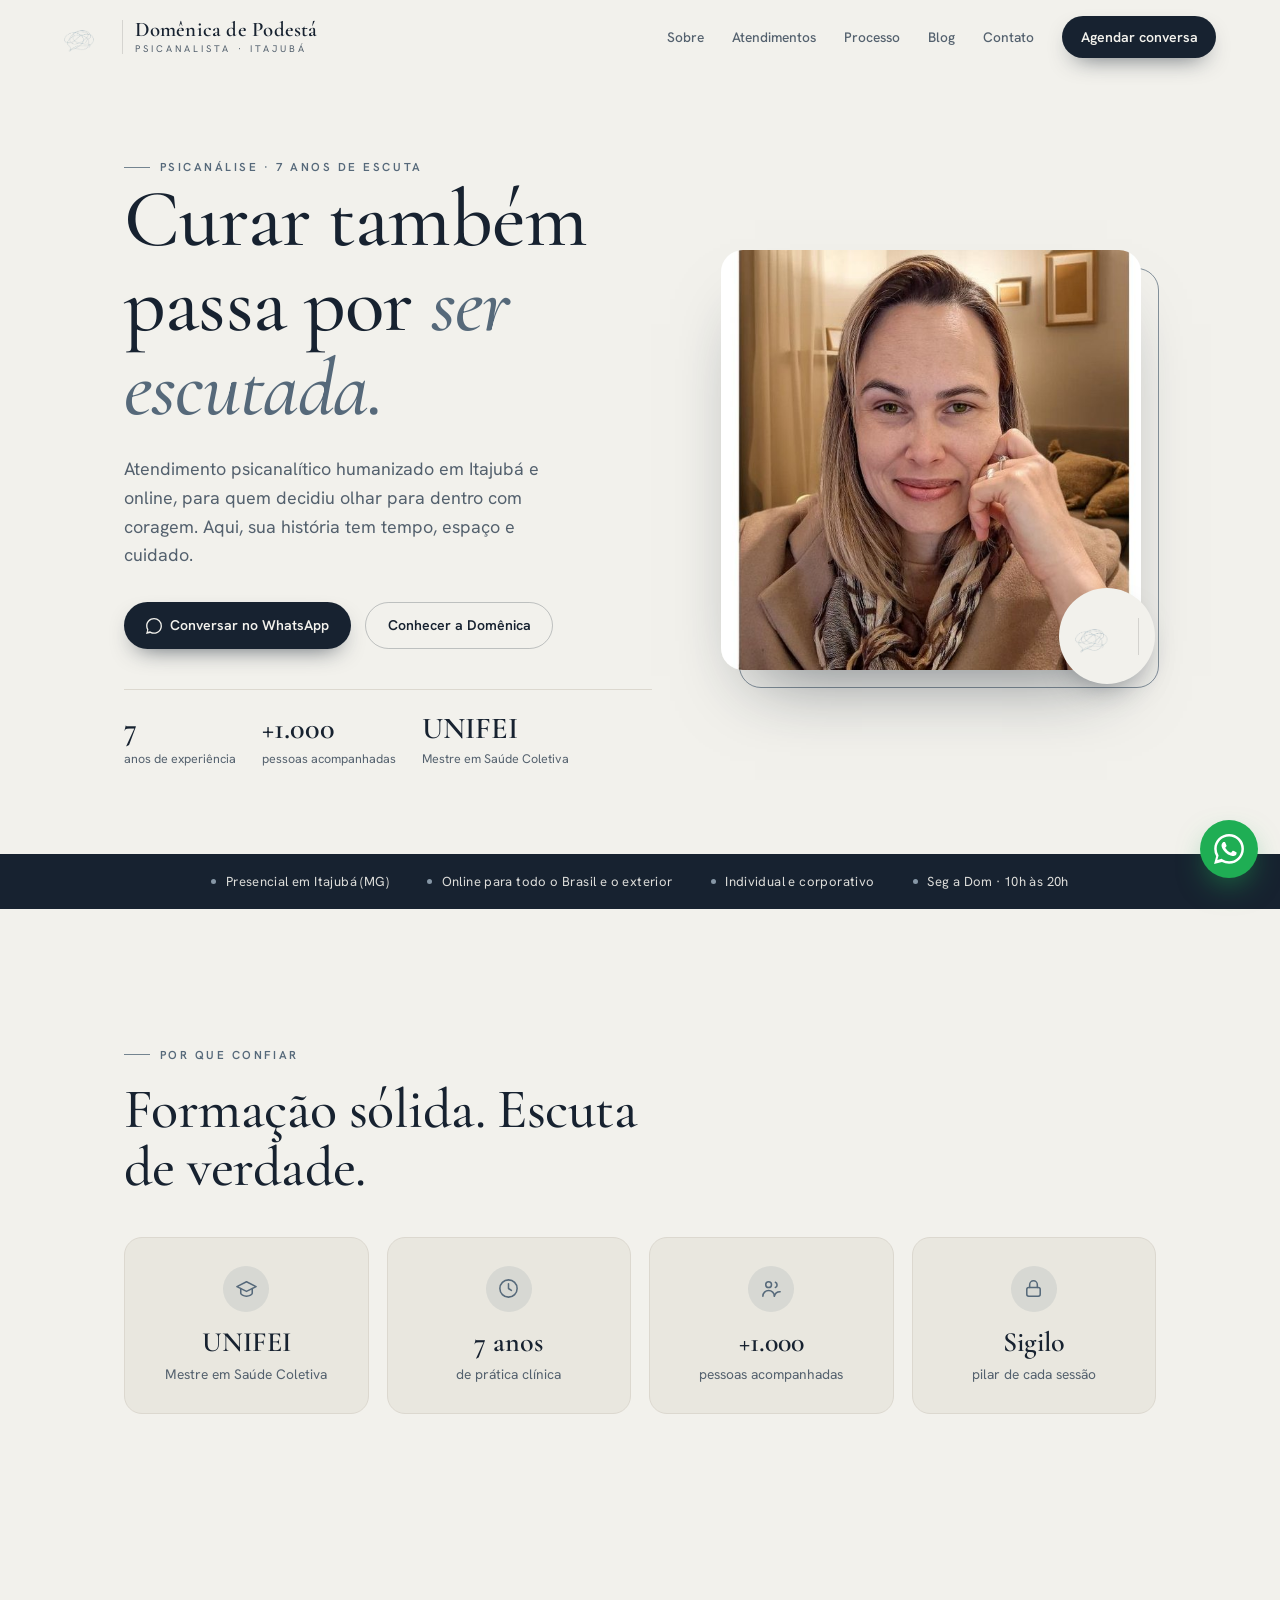
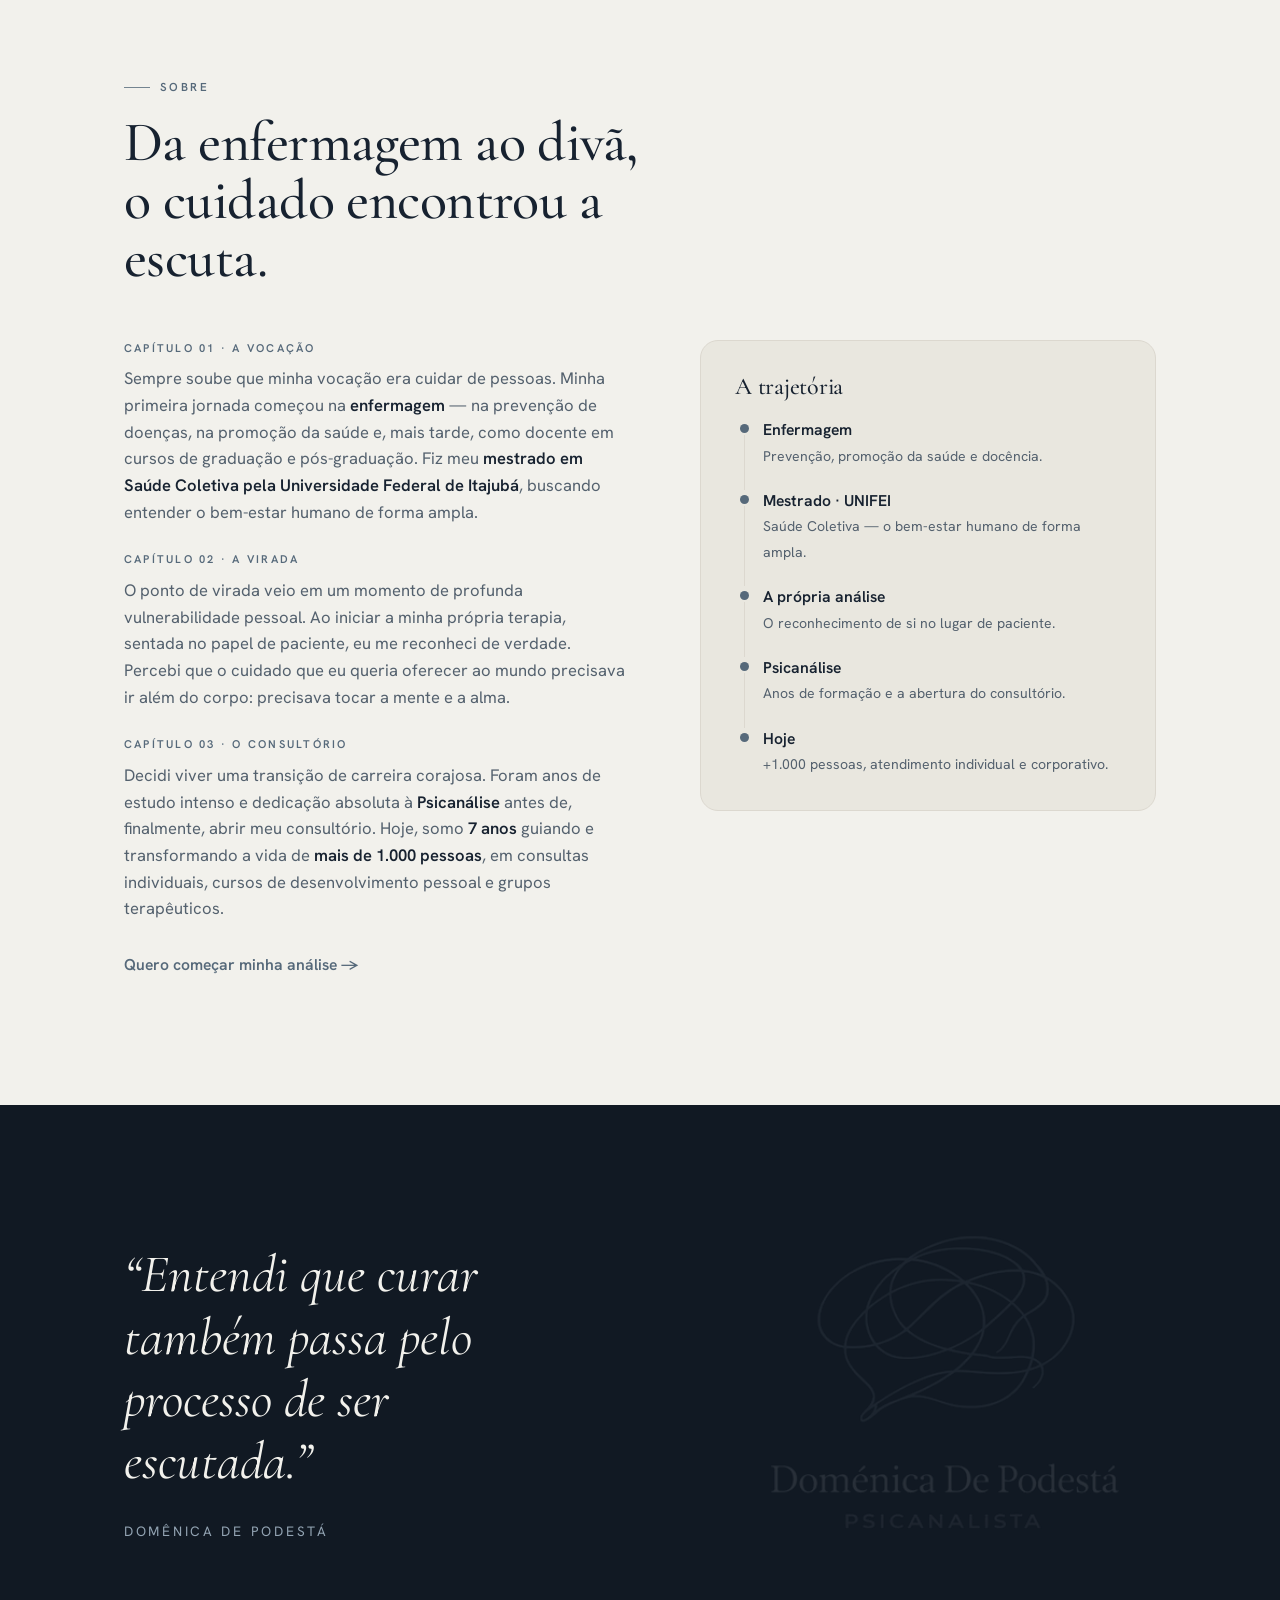
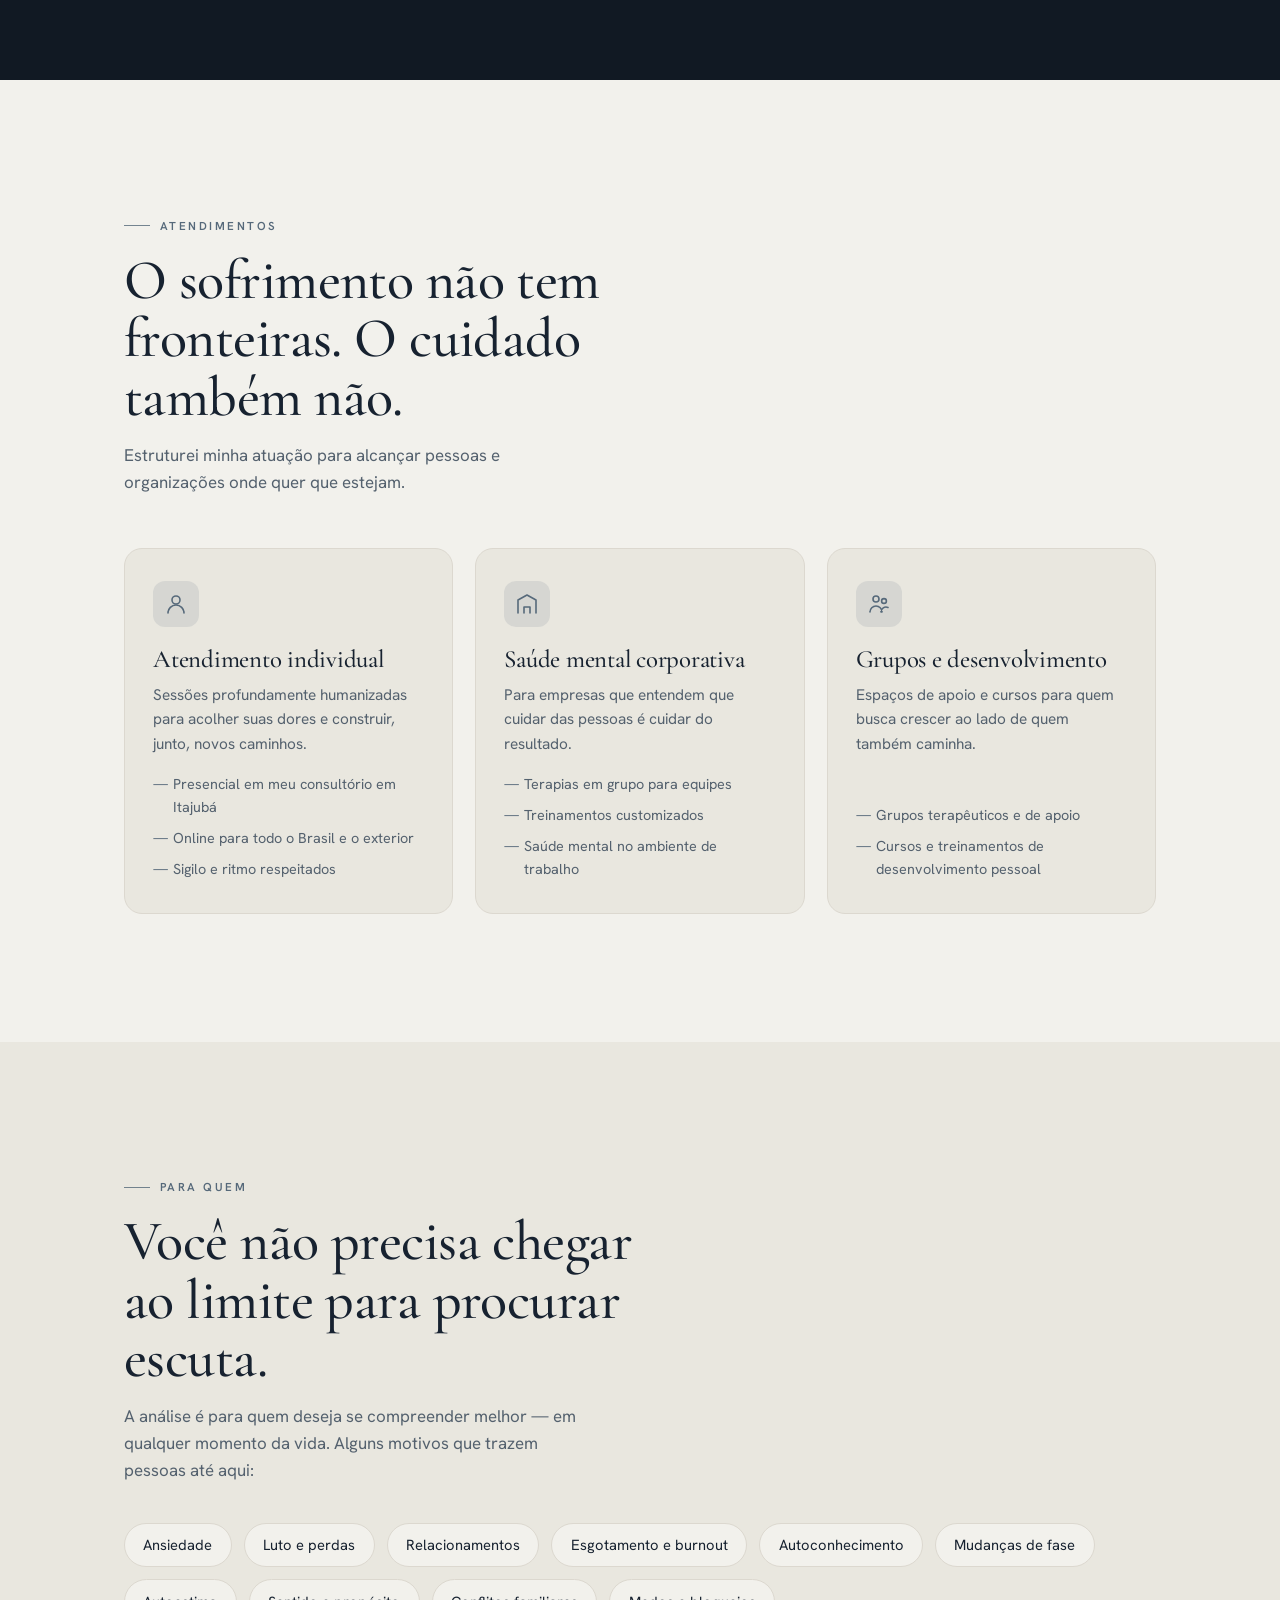
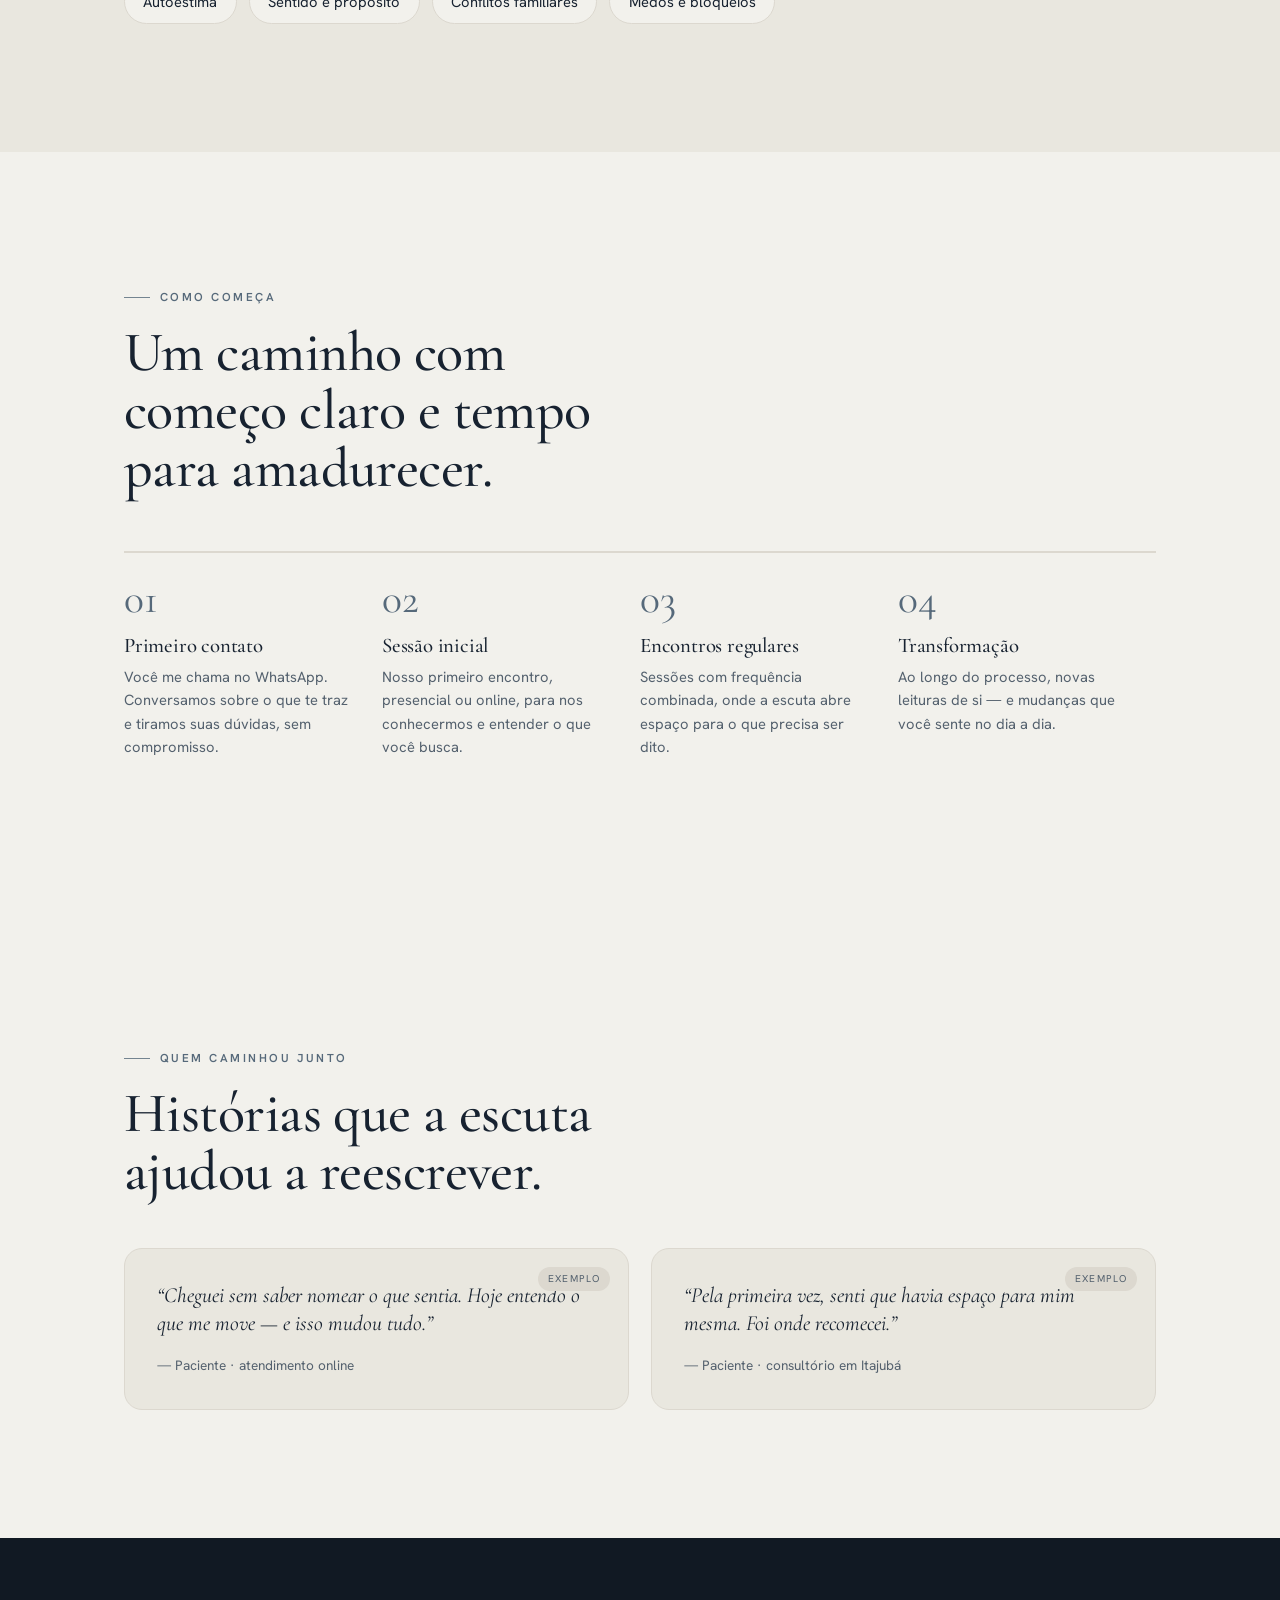
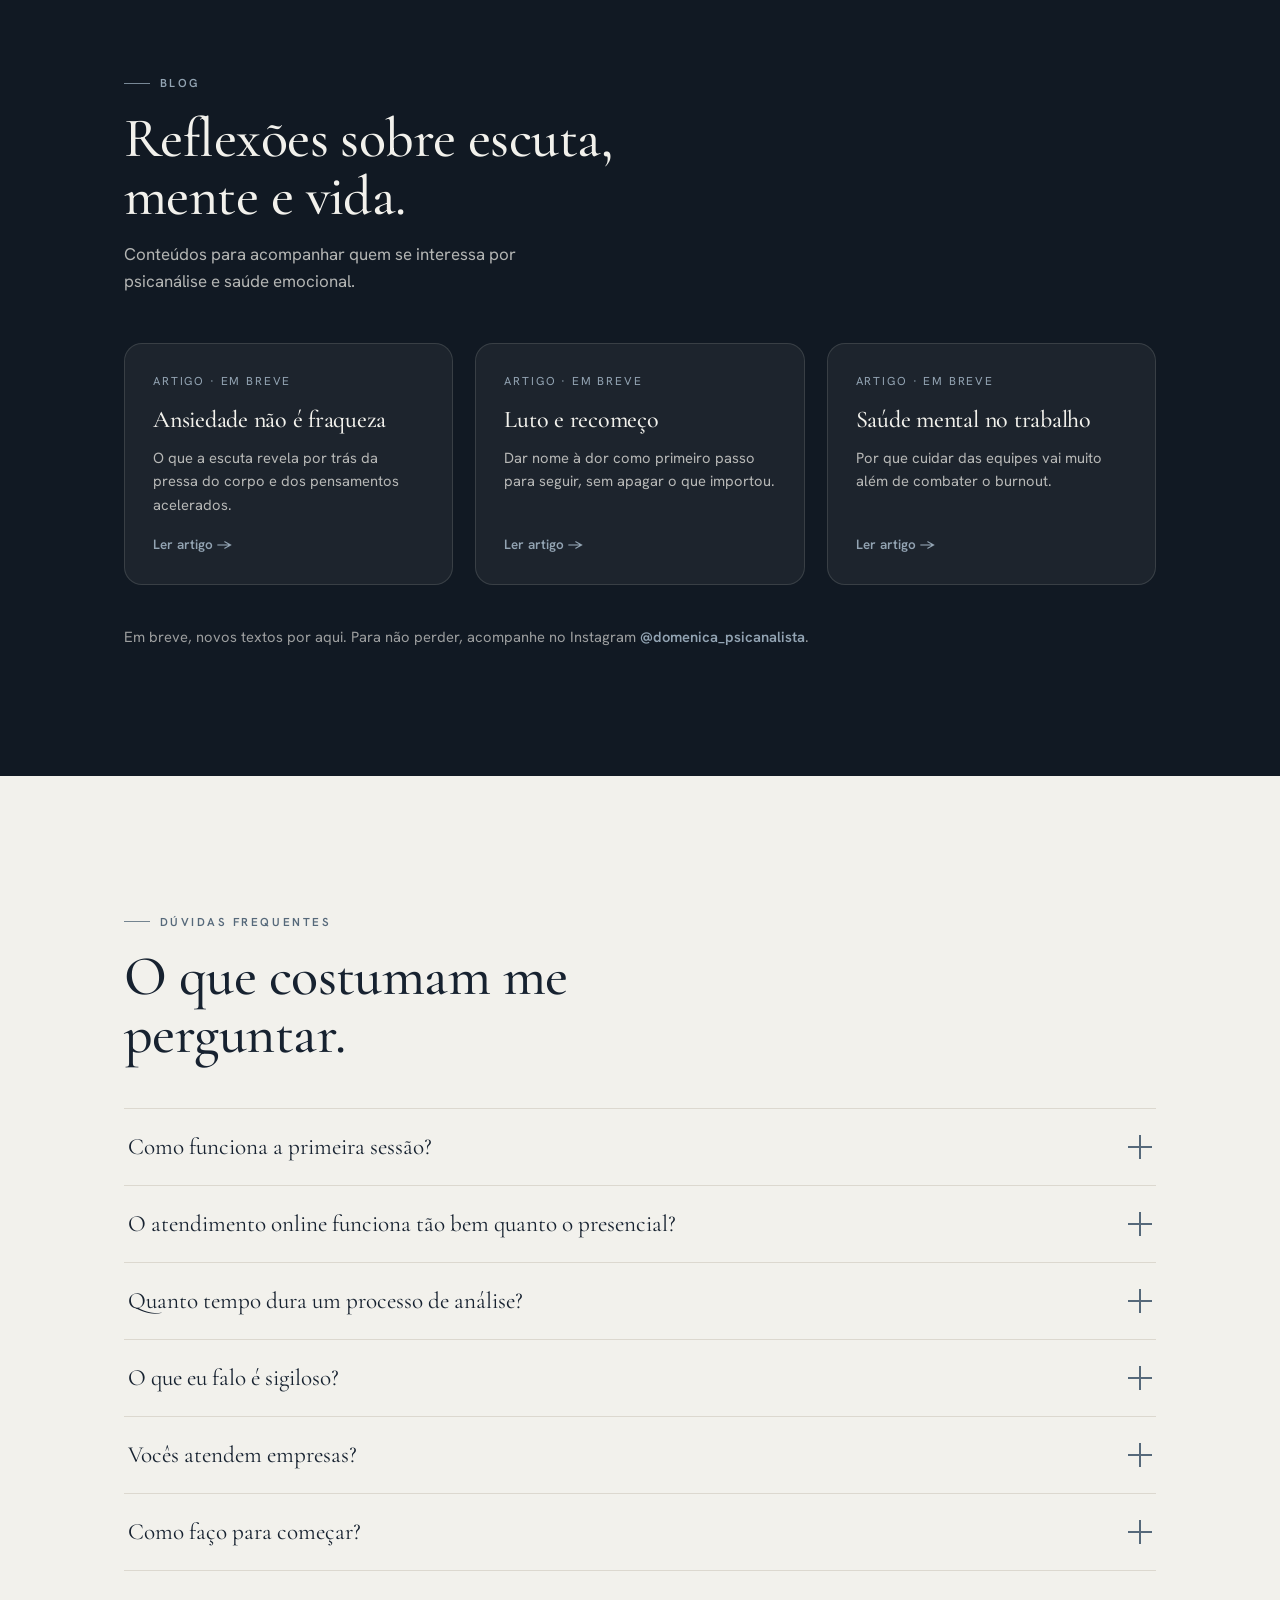
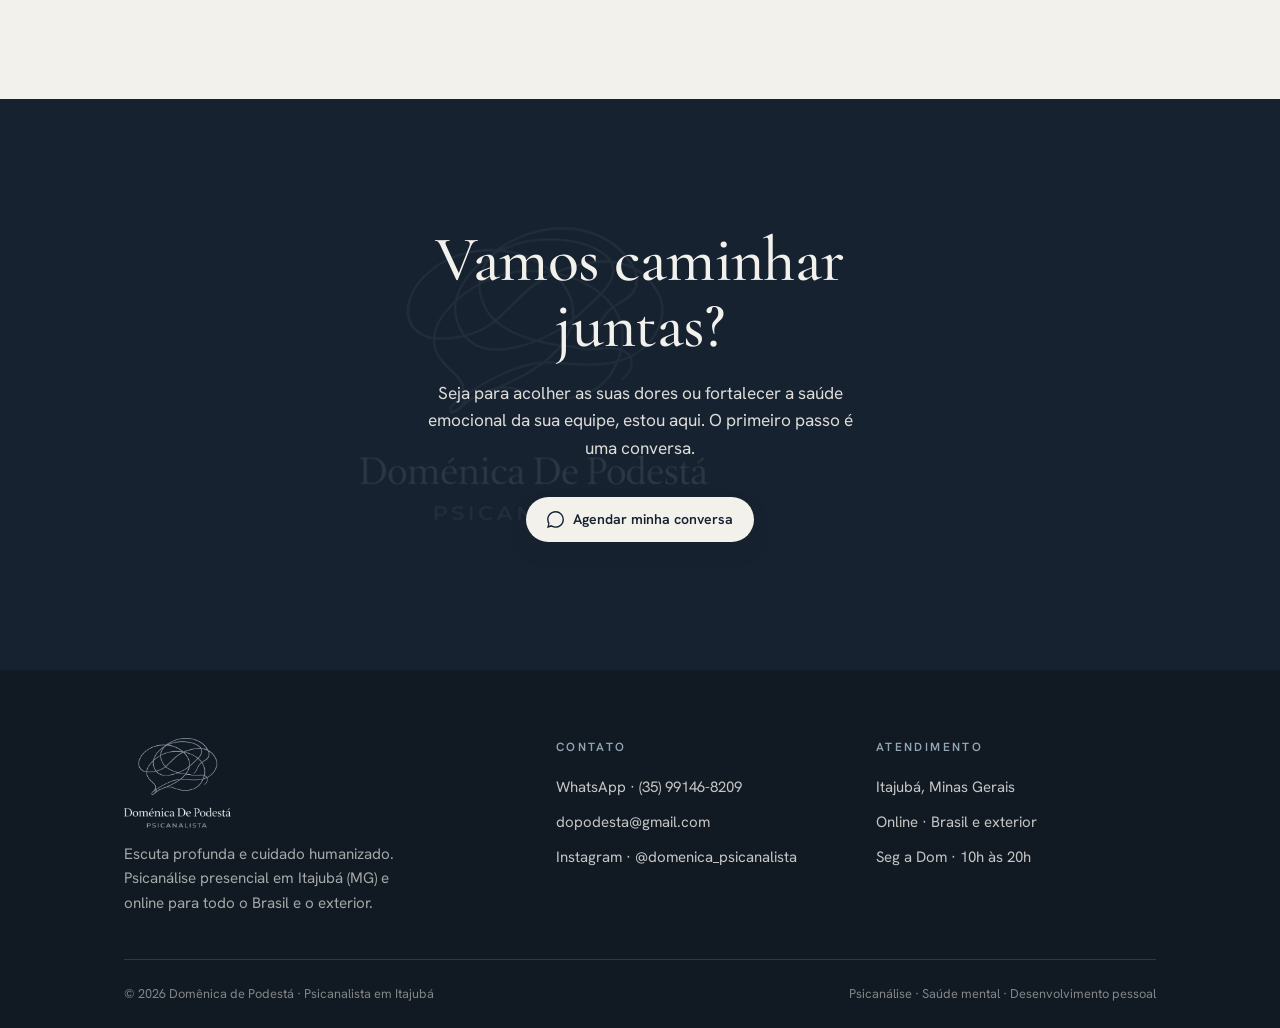
==== public/_landing.html @ e026ad18 "feat(cms): Fase 3 — edição da landing page via painel (SSR) - Landing renomeada p/ _landing.html (te" ====
<!DOCTYPE html>
<html lang="pt-BR">
<head>
<meta charset="UTF-8" />
<meta name="viewport" content="width=device-width, initial-scale=1.0" />
<title data-k="seo.title">Domênica de Podestá · Psicanalista em Itajubá | Psicanálise presencial e online</title>
<meta name="description" data-k-content="seo.description" content="Atendimento psicanalítico humanizado em Itajubá (MG) e online para todo o Brasil e exterior. 7 anos de experiência, +1.000 pessoas acompanhadas. Saúde mental individual e corporativa." />
<meta name="keywords" content="Psicanalista em Itajubá, Psicanálise, Terapia em Itajubá, Atendimento terapêutico, terapia online, saúde mental corporativa" />
<meta name="author" content="Domênica de Podestá" />
<meta property="og:type" content="website" />
<meta property="og:title" content="Domênica de Podestá · Psicanalista em Itajubá" />
<meta property="og:description" content="Escuta profunda e cuidado humanizado. Psicanálise presencial em Itajubá e online para todo o Brasil e o exterior." />
<meta property="og:locale" content="pt_BR" />
<link rel="preconnect" href="https://fonts.googleapis.com" />
<link rel="preconnect" href="https://fonts.gstatic.com" crossorigin />
<link href="https://fonts.googleapis.com/css2?family=Cormorant+Garamond:ital,wght@0,300;0,400;0,500;0,600;1,300;1,400;1,500&family=Hanken+Grotesk:wght@300;400;500;600;700&display=swap" rel="stylesheet" />
<link rel="icon" href="[data-uri]" />
<script type="application/ld+json">
{
  "@context":"https://schema.org","@type":"ProfessionalService",
  "name":"Domênica de Podestá — Psicanalista",
  "description":"Atendimento psicanalítico humanizado, individual e corporativo, presencial em Itajubá (MG) e online.",
  "areaServed":["Itajubá","Minas Gerais","Brasil","Atendimento internacional"],
  "knowsLanguage":"pt-BR",
  "address":{"@type":"PostalAddress","addressLocality":"Itajubá","addressRegion":"MG","addressCountry":"BR"},
  "telephone":"+55-35-99146-8209","email":"dopodesta@gmail.com",
  "sameAs":["https://www.instagram.com/domenica_psicanalista/"],
  "openingHours":"Mo-Su 10:00-20:00",
  "founder":{"@type":"Person","name":"Domênica de Podestá","jobTitle":"Psicanalista","alumniOf":"Universidade Federal de Itajubá"}
}
</script>
<style>
  :root{
    --paper:#F2F1EC;       /* off-white quente (fundo) */
    --paper-2:#E9E7DF;     /* superfície de cards */
    --sand:#DCD8CF;        /* bordas */
    --ink:#172230;         /* navy da marca: texto, CTA, seções escuras */
    --ink-deep:#111923;    /* navy mais profundo (combina com o logo) */
    --ink-soft:#54616E;    /* texto secundário */
    --steel:#56697A;       /* acento: eyebrows, labels, linhas */
    --steel-line:#93A4B3;  /* linha steel em fundos escuros */
    --mauve:#8C7C99;       /* secundário suave, com parcimônia */
    --max:1160px;--pad:clamp(20px,5vw,64px);--r:18px;
  }
  *{box-sizing:border-box;margin:0;padding:0}
  html{scroll-behavior:smooth;-webkit-text-size-adjust:100%}
  body{background:var(--paper);color:var(--ink);font-family:"Hanken Grotesk",system-ui,sans-serif;line-height:1.6;-webkit-font-smoothing:antialiased;overflow-x:hidden}
  ::selection{background:var(--ink);color:var(--paper)}
  a{color:inherit;text-decoration:none}
  img,svg{display:block}
  .serif{font-family:"Cormorant Garamond",Georgia,serif}
  h1,h2,h3{font-family:"Cormorant Garamond",Georgia,serif;font-weight:500;line-height:1.04;letter-spacing:-.01em}
  .eyebrow{font-size:.72rem;font-weight:600;letter-spacing:.22em;text-transform:uppercase;color:var(--steel);display:inline-flex;align-items:center;gap:.6rem}
  .eyebrow::before{content:"";width:26px;height:1px;background:var(--steel);opacity:.8}
  .wrap{max-width:var(--max);margin:0 auto;padding-left:var(--pad);padding-right:var(--pad)}
  section{position:relative}
  [id]{scroll-margin-top:92px}

  /* progresso de leitura (padrão storytelling) */
  .progress{position:fixed;top:0;left:0;height:3px;width:0;z-index:80;background:linear-gradient(90deg,var(--steel),var(--ink));transition:width .12s linear}

  /* nav */
  .nav{position:fixed;top:0;left:0;right:0;z-index:60;display:flex;align-items:center;justify-content:space-between;padding:16px var(--pad);transition:background .4s,box-shadow .4s,padding .4s}
  .nav.scrolled{background:rgba(242,241,236,.86);backdrop-filter:saturate(140%) blur(14px);-webkit-backdrop-filter:saturate(140%) blur(14px);box-shadow:0 1px 0 rgba(23,34,48,.08);padding-top:11px;padding-bottom:11px}
  .brand{display:flex;align-items:center;gap:12px}
  .brand img{height:34px;width:auto}
  .brand .wm{display:flex;flex-direction:column;line-height:1}
  .brand .wm b{font-family:"Cormorant Garamond",serif;font-weight:600;font-size:1.3rem;letter-spacing:.01em}
  .brand .wm span{font-size:.6rem;letter-spacing:.32em;text-transform:uppercase;color:var(--ink-soft);margin-top:3px}
  .nav-links{display:flex;align-items:center;gap:28px}
  .nav-links a:not(.btn){font-size:.86rem;font-weight:500;color:var(--ink-soft);transition:color .25s}
  .nav-links a:not(.btn):hover{color:var(--ink)}
  .btn{display:inline-flex;align-items:center;gap:.55rem;font-weight:600;font-size:.88rem;border:none;cursor:pointer;padding:.72rem 1.35rem;border-radius:999px;transition:transform .2s,box-shadow .25s,background .25s}
  .btn-pri{background:var(--ink);color:var(--paper);box-shadow:0 10px 24px -12px rgba(23,34,48,.8)}
  .btn-pri:hover{transform:translateY(-2px);background:#223347;box-shadow:0 16px 32px -12px rgba(23,34,48,.85)}
  .btn-ghost{background:transparent;color:var(--ink);border:1px solid rgba(23,34,48,.24)}
  .btn-ghost:hover{background:rgba(23,34,48,.05);transform:translateY(-2px)}
  .nav .btn-pri{padding:.6rem 1.15rem}
  .burger{display:none;background:none;border:none;cursor:pointer;width:30px;height:22px;position:relative}
  .burger span{position:absolute;left:0;width:100%;height:2px;background:var(--ink);transition:.3s}
  .burger span:nth-child(1){top:0}.burger span:nth-child(2){top:10px}.burger span:nth-child(3){top:20px}

  /* hero */
  .hero{padding:150px 0 84px}
  .hero-grid{display:grid;grid-template-columns:1.08fr .92fr;gap:54px;align-items:center}
  .hero h1{font-size:clamp(2.8rem,6.6vw,5.1rem);max-width:13ch}
  .hero h1 em{font-style:italic;color:var(--steel)}
  .hero p.lead{font-size:1.12rem;color:var(--ink-soft);max-width:46ch;margin-top:24px}
  .hero-cta{display:flex;flex-wrap:wrap;gap:14px;margin-top:32px}
  .hero-meta{display:flex;flex-wrap:wrap;gap:26px;margin-top:40px;padding-top:24px;border-top:1px solid var(--sand)}
  .hero-meta div b{font-family:"Cormorant Garamond",serif;font-size:1.9rem;font-weight:600;display:block;line-height:1}
  .hero-meta div span{font-size:.78rem;color:var(--ink-soft)}
  .portrait{position:relative;justify-self:center;max-width:420px;width:100%}
  .portrait img{width:100%;border-radius:22px;position:relative;z-index:2;box-shadow:0 40px 70px -34px rgba(23,34,48,.55)}
  .portrait::before{content:"";position:absolute;inset:18px -18px -18px 18px;border:1px solid var(--steel);border-radius:22px;z-index:1;opacity:.7}
  .portrait .seal{position:absolute;z-index:3;right:-14px;bottom:-14px;background:var(--paper);border-radius:50%;width:96px;height:96px;display:flex;align-items:center;justify-content:center;box-shadow:0 14px 30px -14px rgba(23,34,48,.5)}
  .portrait .seal img{width:64px;border-radius:0;box-shadow:none}

  /* faixa logística */
  .strip{background:var(--ink)}
  .strip .wrap{display:flex;flex-wrap:wrap;gap:14px 38px;justify-content:center;align-items:center;padding:17px 0;color:var(--paper)}
  .strip span{font-size:.82rem;letter-spacing:.03em;opacity:.9;display:inline-flex;align-items:center;gap:.6rem}
  .strip span::before{content:"";width:5px;height:5px;border-radius:50%;background:var(--steel-line)}

  .block{padding:clamp(70px,11vw,128px) 0}
  .head{max-width:60ch}
  .head h2{font-size:clamp(2.1rem,4.6vw,3.5rem);margin-top:16px}
  .head p{color:var(--ink-soft);font-size:1.06rem;margin-top:16px;max-width:52ch}

  /* credenciais */
  .cred{background:var(--paper)}
  .cred-grid{display:grid;grid-template-columns:repeat(4,1fr);gap:18px;margin-top:40px}
  .badge{background:var(--paper-2);border:1px solid var(--sand);border-radius:var(--r);padding:28px 22px;text-align:center;transition:transform .35s,box-shadow .35s,border-color .35s}
  .badge:hover{transform:translateY(-5px);box-shadow:0 22px 44px -26px rgba(23,34,48,.35);border-color:var(--steel)}
  .badge .bi{width:46px;height:46px;margin:0 auto 16px;border-radius:50%;background:rgba(86,105,122,.12);display:flex;align-items:center;justify-content:center}
  .badge .bi svg{width:23px;height:23px;stroke:var(--steel);fill:none;stroke-width:1.6;stroke-linecap:round;stroke-linejoin:round}
  .badge b{font-family:"Cormorant Garamond",serif;font-size:1.75rem;font-weight:600;display:block;line-height:1.05}
  .badge span{font-size:.86rem;color:var(--ink-soft);display:block;margin-top:6px}

  /* sobre */
  .sobre-grid{display:grid;grid-template-columns:1.05fr .95fr;gap:clamp(30px,6vw,72px);align-items:start;margin-top:52px}
  .chapter{margin-bottom:26px}.chapter:last-child{margin-bottom:0}
  .chap-no{font-size:.7rem;font-weight:600;letter-spacing:.2em;text-transform:uppercase;color:var(--steel);display:block;margin-bottom:8px}
  .sobre-text p{color:var(--ink-soft);font-size:1.04rem}
  .sobre-text p strong{color:var(--ink);font-weight:600}
  .mini-cta{margin-top:30px}
  .mini-cta a{display:inline-flex;align-items:center;gap:.5rem;font-weight:600;color:var(--steel);font-size:.98rem;transition:gap .25s}
  .mini-cta a:hover{gap:.85rem;color:var(--ink)}
  .sobre-aside{background:var(--paper-2);border:1px solid var(--sand);border-radius:var(--r);padding:34px}
  .sobre-aside h3{font-size:1.5rem;margin-bottom:18px}
  .timeline{list-style:none}
  .timeline li{padding-left:28px;position:relative;padding-bottom:20px}
  .timeline li:last-child{padding-bottom:0}
  .timeline li::before{content:"";position:absolute;left:5px;top:7px;width:9px;height:9px;border-radius:50%;background:var(--steel)}
  .timeline li::after{content:"";position:absolute;left:9px;top:18px;bottom:-2px;width:1px;background:var(--sand)}
  .timeline li:last-child::after{display:none}
  .timeline b{display:block;font-weight:600;font-size:.98rem}
  .timeline small{color:var(--ink-soft);font-size:.88rem}

  /* citação */
  .quote{background:var(--ink-deep);color:var(--paper);overflow:hidden}
  .quote .watermark{position:absolute;right:-4%;top:50%;transform:translateY(-50%);width:min(560px,72%);opacity:.10;pointer-events:none}
  .quote .wrap{position:relative;z-index:2;padding:clamp(80px,12vw,138px) var(--pad)}
  .quote blockquote{font-family:"Cormorant Garamond",serif;font-style:italic;font-size:clamp(2rem,5vw,3.3rem);line-height:1.18;max-width:18ch}
  .quote .by{margin-top:28px;font-size:.85rem;letter-spacing:.2em;text-transform:uppercase;color:var(--steel-line)}

  /* cards */
  .cards{display:grid;grid-template-columns:repeat(3,1fr);gap:22px;margin-top:52px}
  .card{background:var(--paper-2);border:1px solid var(--sand);border-radius:var(--r);padding:32px 28px;display:flex;flex-direction:column;transition:transform .35s,box-shadow .35s,border-color .35s}
  .card:hover{transform:translateY(-6px);box-shadow:0 26px 50px -28px rgba(23,34,48,.4);border-color:var(--steel)}
  .card .ico{width:46px;height:46px;border-radius:12px;background:rgba(86,105,122,.13);display:flex;align-items:center;justify-content:center;margin-bottom:20px}
  .card .ico svg{width:24px;height:24px;stroke:var(--steel);fill:none;stroke-width:1.6;stroke-linecap:round;stroke-linejoin:round}
  .card h3{font-size:1.55rem;margin-bottom:10px}
  .card p{color:var(--ink-soft);font-size:.96rem;flex:1}
  .card ul{list-style:none;margin-top:16px;display:flex;flex-direction:column;gap:8px}
  .card li{font-size:.9rem;color:var(--ink-soft);padding-left:20px;position:relative}
  .card li::before{content:"—";position:absolute;left:0;color:var(--steel)}

  /* para quem */
  .quem{background:var(--paper-2)}
  .tags{display:flex;flex-wrap:wrap;gap:12px;margin-top:38px}
  .tag{background:var(--paper);border:1px solid var(--sand);border-radius:999px;padding:.6rem 1.15rem;font-size:.92rem;transition:.25s}
  .tag:hover{border-color:var(--steel);transform:translateY(-2px)}

  /* processo */
  .steps{display:grid;grid-template-columns:repeat(4,1fr);margin-top:54px;counter-reset:s}
  .step{padding:26px 26px 26px 0;border-top:2px solid var(--sand)}
  .step::before{counter-increment:s;content:"0" counter(s);font-family:"Cormorant Garamond",serif;font-size:2.6rem;color:var(--steel);display:block;line-height:1;margin-bottom:14px}
  .step h3{font-size:1.3rem;margin-bottom:8px}
  .step p{color:var(--ink-soft);font-size:.92rem}

  /* depoimentos */
  .deps{display:grid;grid-template-columns:1fr 1fr;gap:22px;margin-top:48px}
  .dep{background:var(--paper-2);border:1px solid var(--sand);border-radius:var(--r);padding:32px;position:relative}
  .dep .pill{position:absolute;top:18px;right:18px;font-size:.62rem;letter-spacing:.14em;text-transform:uppercase;color:var(--ink-soft);background:var(--sand);padding:.25rem .6rem;border-radius:999px}
  .dep p{font-family:"Cormorant Garamond",serif;font-style:italic;font-size:1.35rem;line-height:1.3}
  .dep cite{display:block;margin-top:18px;font-style:normal;font-size:.85rem;color:var(--ink-soft)}

  /* blog */
  .blog{background:var(--ink-deep);color:var(--paper)}
  .blog .head h2{color:var(--paper)}
  .blog .head .eyebrow{color:var(--steel-line)}.blog .head .eyebrow::before{background:var(--steel-line)}
  .blog .head p{color:rgba(242,241,236,.72)}
  .posts{display:grid;grid-template-columns:repeat(3,1fr);gap:22px;margin-top:48px}
  .post{background:rgba(242,241,236,.05);border:1px solid rgba(242,241,236,.13);border-radius:var(--r);padding:28px;display:flex;flex-direction:column;transition:.35s}
  .post:hover{background:rgba(242,241,236,.09);transform:translateY(-5px)}
  .post .k{font-size:.72rem;letter-spacing:.16em;text-transform:uppercase;color:var(--steel-line);margin-bottom:16px}
  .post h3{font-size:1.5rem;line-height:1.12;margin-bottom:12px;color:var(--paper)}
  .post p{font-size:.92rem;color:rgba(242,241,236,.72);flex:1}
  .post .more{margin-top:18px;font-size:.84rem;color:var(--steel-line);font-weight:600}
  .blog-foot{margin-top:40px;font-size:.92rem;color:rgba(242,241,236,.62)}

  /* faq */
  .faq-list{margin-top:44px;border-top:1px solid var(--sand)}
  .faq-item{border-bottom:1px solid var(--sand)}
  .faq-q{width:100%;background:none;border:none;cursor:pointer;text-align:left;display:flex;justify-content:space-between;align-items:center;gap:20px;padding:24px 4px;font-family:"Cormorant Garamond",serif;font-size:1.45rem;color:var(--ink)}
  .faq-q .pm{flex:0 0 auto;width:24px;height:24px;position:relative;transition:transform .3s}
  .faq-q .pm::before,.faq-q .pm::after{content:"";position:absolute;background:var(--steel);transition:.3s}
  .faq-q .pm::before{top:11px;left:0;width:24px;height:2px}.faq-q .pm::after{left:11px;top:0;width:2px;height:24px}
  .faq-item.open .pm{transform:rotate(135deg)}
  .faq-a{max-height:0;overflow:hidden;transition:max-height .4s ease}
  .faq-a p{padding:0 4px 26px;color:var(--ink-soft);font-size:1rem;max-width:62ch}

  /* cta */
  .cta{background:var(--ink);color:var(--paper);text-align:center;overflow:hidden}
  .cta .watermark{position:absolute;left:50%;top:50%;transform:translate(-50%,-50%);width:min(560px,96%);opacity:.10;pointer-events:none}
  .cta .wrap{position:relative;z-index:2;padding:clamp(80px,12vw,128px) var(--pad)}
  .cta h2{font-size:clamp(2.3rem,5.4vw,4rem);max-width:16ch;margin:0 auto}
  .cta p{margin:20px auto 34px;max-width:46ch;color:rgba(242,241,236,.9);font-size:1.08rem}
  .cta .btn-pri{background:var(--paper);color:var(--ink)}
  .cta .btn-pri:hover{background:#fff;color:var(--ink-deep)}

  /* footer */
  footer{background:var(--ink-deep);color:var(--paper)}
  .foot-grid{display:grid;grid-template-columns:1.4fr 1fr 1fr;gap:40px;padding-top:68px;padding-bottom:44px}
  .foot-logo{height:96px;width:auto;margin-bottom:8px}
  .foot-blurb{color:rgba(242,241,236,.66);font-size:.95rem;max-width:34ch}
  .foot-col h4{font-size:.74rem;letter-spacing:.2em;text-transform:uppercase;color:var(--steel-line);margin-bottom:18px;font-weight:600}
  .foot-col a,.foot-col p{display:block;color:rgba(242,241,236,.8);font-size:.94rem;margin-bottom:11px;transition:color .2s}
  .foot-col a:hover{color:var(--steel-line)}
  .foot-bottom{border-top:1px solid rgba(242,241,236,.14);padding:24px 0;display:flex;flex-wrap:wrap;gap:12px;justify-content:space-between;align-items:center;font-size:.8rem;color:rgba(242,241,236,.5)}

  .wa-float{position:fixed;right:22px;bottom:22px;z-index:55;width:58px;height:58px;border-radius:50%;background:#1FAE54;display:flex;align-items:center;justify-content:center;box-shadow:0 12px 30px -8px rgba(31,174,84,.6);transition:transform .25s}
  .wa-float:hover{transform:scale(1.08)}
  .wa-float svg{width:30px;height:30px;fill:#fff}

  .reveal{opacity:0;transform:translateY(26px);transition:opacity .8s cubic-bezier(.2,.7,.2,1),transform .8s cubic-bezier(.2,.7,.2,1)}
  .reveal.in{opacity:1;transform:none}

  /* tablet */
  @media(max-width:980px){
    .hero{padding:130px 0 72px}
    .hero-grid{grid-template-columns:1fr;gap:44px;text-align:center}
    .hero h1{max-width:20ch;margin-inline:auto}
    .hero p.lead{max-width:54ch;margin-left:auto;margin-right:auto}
    .hero-cta,.hero-meta{justify-content:center}
    .portrait{order:-1;max-width:360px;margin-inline:auto}
    .sobre-grid{grid-template-columns:1fr;gap:42px}
    .cards,.posts,.steps{grid-template-columns:1fr 1fr}
    .step{padding-right:0}
    .deps{grid-template-columns:1fr}
    .cred-grid{grid-template-columns:repeat(2,1fr)}
  }
  /* celular */
  @media(max-width:680px){
    .nav{padding:13px var(--pad)}
    .nav-links{position:fixed;inset:0 0 0 auto;width:82%;max-width:320px;background:var(--paper);flex-direction:column;justify-content:center;align-items:flex-start;gap:24px;padding:0 34px;transform:translateX(100%);transition:transform .4s;box-shadow:-20px 0 50px -20px rgba(0,0,0,.3)}
    .nav-links.open{transform:none}
    .nav-links a:not(.btn){font-size:1.1rem;padding:.45rem 0}
    .nav-links .btn{margin-top:10px;width:100%;justify-content:center;padding:.9rem 1.4rem}
    .burger{display:block;z-index:70}
    .brand img{height:30px}
    .brand .wm b{font-size:1.04rem}
    .brand .wm span{display:none}
    .hero{padding:112px 0 56px}
    .hero-cta{flex-direction:column}
    .hero-cta .btn{width:100%;justify-content:center;padding:.9rem 1.4rem}
    .portrait{max-width:300px}
    .portrait::before{display:none}
    .portrait .seal{width:74px;height:74px;right:6px;bottom:6px}
    .portrait .seal img{width:48px}
    .block{padding:64px 0}
    .cards,.posts,.steps,.deps{grid-template-columns:1fr}
    .step{border-top:2px solid var(--sand)}
    .foot-grid{grid-template-columns:1fr;gap:32px}
    .foot-col a{padding:5px 0}
    .hero h1{font-size:clamp(1.95rem,8vw,2.8rem)}
    .head h2{font-size:clamp(1.8rem,5.4vw,2.1rem)}
    .cta h2{font-size:clamp(1.9rem,6vw,2.3rem)}
    .quote blockquote{font-size:clamp(1.9rem,5.6vw,2.1rem)}
    .faq-q{font-size:1.3rem}
    .dep p{font-size:1.2rem}
  }
  /* celular pequeno */
  @media(max-width:400px){
    :root{--pad:18px}
    .hero{padding:100px 0 46px}
    .badge{padding:22px 16px}
    .strip .wrap{gap:9px 20px;padding:15px 0}
    .strip span{font-size:.78rem}
  }
  @media(prefers-reduced-motion:reduce){*{animation:none!important;scroll-behavior:auto!important}.reveal{opacity:1;transform:none;transition:none}}
  :focus-visible{outline:2px solid var(--steel);outline-offset:3px;border-radius:4px}
</style>
</head>
<body>
<div class="progress" id="progress" aria-hidden="true"></div>

<nav class="nav" id="nav">
  <a href="#inicio" class="brand" aria-label="Domênica de Podestá, Psicanalista">
    <img src="[data-uri]" alt="Símbolo Domênica de Podestá" />
    <span class="wm"><b data-k="brand.name">Domênica de Podestá</b><span data-k="brand.sub">Psicanalista · Itajubá</span></span>
  </a>
  <div class="nav-links" id="menu">
    <a href="#sobre">Sobre</a>
    <a href="#atendimentos">Atendimentos</a>
    <a href="#processo">Processo</a>
    <a href="#blog">Blog</a>
    <a href="#contato">Contato</a>
    <a class="btn btn-pri" data-k-wa href="https://wa.me/5535991468209?text=Ol%C3%A1%2C%20Dom%C3%AAnica!%20Vim%20pelo%20site%20e%20gostaria%20de%20agendar%20uma%20conversa." target="_blank" rel="noopener">Agendar conversa</a>
  </div>
  <button class="burger" id="burger" aria-label="Abrir menu"><span></span><span></span><span></span></button>
</nav>

<header class="hero" id="inicio">
  <div class="wrap hero-grid">
    <div class="hero-copy">
      <span class="eyebrow reveal" data-k="hero.eyebrow">Psicanálise · 7 anos de escuta</span>
      <h1 class="reveal"><span data-k="hero.titleA">Curar também passa por</span> <em data-k="hero.titleB">ser escutada.</em></h1>
      <p class="lead reveal" data-k="hero.lead">Atendimento psicanalítico humanizado em Itajubá e online, para quem decidiu olhar para dentro com coragem. Aqui, sua história tem tempo, espaço e cuidado.</p>
      <div class="hero-cta reveal">
        <a class="btn btn-pri" data-k-wa href="https://wa.me/5535991468209?text=Ol%C3%A1%2C%20Dom%C3%AAnica!%20Vim%20pelo%20site%20e%20gostaria%20de%20agendar%20uma%20conversa." target="_blank" rel="noopener">
          <svg width="16" height="16" viewBox="0 0 24 24" fill="currentColor"><path d="M.057 24l1.687-6.163a11.867 11.867 0 01-1.587-5.946C.16 5.335 5.495 0 12.05 0a11.821 11.821 0 018.413 3.488 11.824 11.824 0 013.48 8.414c-.003 6.557-5.338 11.892-11.893 11.892a11.9 11.9 0 01-5.688-1.448L.057 24zm6.597-3.807c1.676.995 3.276 1.591 5.392 1.592 5.448 0 9.886-4.434 9.889-9.885.002-5.462-4.415-9.89-9.881-9.892-5.452 0-9.887 4.434-9.889 9.884a9.86 9.86 0 001.512 5.26l-.999 3.648 3.488-.917z"/></svg>
          <span data-k="hero.ctaPrimary">Conversar no WhatsApp</span>
        </a>
        <a class="btn btn-ghost" href="#sobre" data-k="hero.ctaSecondary">Conhecer a Domênica</a>
      </div>
      <div class="hero-meta reveal">
        <div><b data-count="7" data-k-count="hero.stat1num">0</b><span data-k="hero.stat1label">anos de experiência</span></div>
        <div><b data-count="1000" data-prefix="+" data-k-count="hero.stat2num">0</b><span data-k="hero.stat2label">pessoas acompanhadas</span></div>
        <div><b data-k="hero.stat3num">UNIFEI</b><span data-k="hero.stat3label">Mestre em Saúde Coletiva</span></div>
      </div>
    </div>
    <div class="portrait reveal">
      <img src="[data-uri]" alt="Domênica de Podestá, psicanalista" />
      <div class="seal"><img src="[data-uri]" alt="" /></div>
    </div>
  </div>
</header>

<div class="strip">
  <div class="wrap">
    <span data-k="strip.1">Presencial em Itajubá (MG)</span>
    <span data-k="strip.2">Online para todo o Brasil e o exterior</span>
    <span data-k="strip.3">Individual e corporativo</span>
    <span data-k="strip.4">Seg a Dom · 10h às 20h</span>
  </div>
</div>

<section class="block cred" id="credenciais">
  <div class="wrap">
    <div class="head reveal"><span class="eyebrow" data-k="cred.eyebrow">Por que confiar</span><h2 data-k="cred.h2">Formação sólida. Escuta de verdade.</h2></div>
    <div class="cred-grid">
      <div class="badge reveal"><div class="bi"><svg viewBox="0 0 24 24"><path d="M22 10 12 5 2 10l10 5 10-5z"/><path d="M6 12v5c0 1.3 2.7 3 6 3s6-1.7 6-3v-5"/></svg></div><b data-k="cred.badge1Title">UNIFEI</b><span data-k="cred.badge1Sub">Mestre em Saúde Coletiva</span></div>
      <div class="badge reveal"><div class="bi"><svg viewBox="0 0 24 24"><circle cx="12" cy="12" r="9"/><path d="M12 7v5l3 2"/></svg></div><b data-k="cred.badge2Title">7 anos</b><span data-k="cred.badge2Sub">de prática clínica</span></div>
      <div class="badge reveal"><div class="bi"><svg viewBox="0 0 24 24"><circle cx="9" cy="8" r="3"/><path d="M3 20a6 6 0 0 1 12 0"/><path d="M16 5.5a3 3 0 0 1 0 5.5"/><path d="M15 20a6 6 0 0 1 6-4.6"/></svg></div><b data-k="cred.badge3Title">+1.000</b><span data-k="cred.badge3Sub">pessoas acompanhadas</span></div>
      <div class="badge reveal"><div class="bi"><svg viewBox="0 0 24 24"><rect x="5" y="11" width="14" height="9" rx="2"/><path d="M8 11V8a4 4 0 0 1 8 0v3"/></svg></div><b data-k="cred.badge4Title">Sigilo</b><span data-k="cred.badge4Sub">pilar de cada sessão</span></div>
    </div>
  </div>
</section>

<section class="block" id="sobre">
  <div class="wrap">
    <div class="head reveal"><span class="eyebrow" data-k="sobre.eyebrow">Sobre</span><h2 data-k="sobre.h2">Da enfermagem ao divã, o cuidado encontrou a escuta.</h2></div>
    <div class="sobre-grid">
      <div class="sobre-text reveal">
        <div class="chapter"><span class="chap-no" data-k="sobre.ch1No">Capítulo 01 · A vocação</span><p data-k="sobre.ch1Text">Sempre soube que minha vocação era cuidar de pessoas. Minha primeira jornada começou na <strong>enfermagem</strong> — na prevenção de doenças, na promoção da saúde e, mais tarde, como docente em cursos de graduação e pós-graduação. Fiz meu <strong>mestrado em Saúde Coletiva pela Universidade Federal de Itajubá</strong>, buscando entender o bem-estar humano de forma ampla.</p></div>
        <div class="chapter"><span class="chap-no" data-k="sobre.ch2No">Capítulo 02 · A virada</span><p data-k="sobre.ch2Text">O ponto de virada veio em um momento de profunda vulnerabilidade pessoal. Ao iniciar a minha própria terapia, sentada no papel de paciente, eu me reconheci de verdade. Percebi que o cuidado que eu queria oferecer ao mundo precisava ir além do corpo: precisava tocar a mente e a alma.</p></div>
        <div class="chapter"><span class="chap-no" data-k="sobre.ch3No">Capítulo 03 · O consultório</span><p data-k="sobre.ch3Text">Decidi viver uma transição de carreira corajosa. Foram anos de estudo intenso e dedicação absoluta à <strong>Psicanálise</strong> antes de, finalmente, abrir meu consultório. Hoje, somo <strong>7 anos</strong> guiando e transformando a vida de <strong>mais de 1.000 pessoas</strong>, em consultas individuais, cursos de desenvolvimento pessoal e grupos terapêuticos.</p></div>
        <div class="mini-cta"><a data-k-wa href="https://wa.me/5535991468209?text=Ol%C3%A1%2C%20Dom%C3%AAnica!%20Vim%20pelo%20site%20e%20gostaria%20de%20agendar%20uma%20conversa." target="_blank" rel="noopener">Quero começar minha análise →</a></div>
      </div>
      <aside class="sobre-aside reveal">
        <h3 data-k="sobre.asideH3">A trajetória</h3>
        <ul class="timeline">
          <li><b>Enfermagem</b><small>Prevenção, promoção da saúde e docência.</small></li>
          <li><b>Mestrado · UNIFEI</b><small>Saúde Coletiva — o bem-estar humano de forma ampla.</small></li>
          <li><b>A própria análise</b><small>O reconhecimento de si no lugar de paciente.</small></li>
          <li><b>Psicanálise</b><small>Anos de formação e a abertura do consultório.</small></li>
          <li><b>Hoje</b><small>+1.000 pessoas, atendimento individual e corporativo.</small></li>
        </ul>
      </aside>
    </div>
  </div>
</section>

<section class="quote">
  <img class="watermark" src="[data-uri]" alt="" />
  <div class="wrap reveal">
    <blockquote data-k="quote.text">“Entendi que curar também passa pelo processo de ser escutada.”</blockquote>
    <div class="by" data-k="quote.by">Domênica de Podestá</div>
  </div>
</section>

<section class="block" id="atendimentos">
  <div class="wrap">
    <div class="head reveal"><span class="eyebrow" data-k="atend.eyebrow">Atendimentos</span><h2 data-k="atend.h2">O sofrimento não tem fronteiras. O cuidado também não.</h2><p data-k="atend.intro">Estruturei minha atuação para alcançar pessoas e organizações onde quer que estejam.</p></div>
    <div class="cards">
      <article class="card reveal">
        <div class="ico"><svg viewBox="0 0 24 24"><circle cx="12" cy="8" r="4"/><path d="M4 21a8 8 0 0 1 16 0"/></svg></div>
        <h3 data-k="atend.card1Title">Atendimento individual</h3>
        <p data-k="atend.card1Desc">Sessões profundamente humanizadas para acolher suas dores e construir, junto, novos caminhos.</p>
        <ul><li>Presencial em meu consultório em Itajubá</li><li>Online para todo o Brasil e o exterior</li><li>Sigilo e ritmo respeitados</li></ul>
      </article>
      <article class="card reveal">
        <div class="ico"><svg viewBox="0 0 24 24"><path d="M3 21V8l9-5 9 5v13"/><path d="M9 21v-6h6v6"/></svg></div>
        <h3 data-k="atend.card2Title">Saúde mental corporativa</h3>
        <p data-k="atend.card2Desc">Para empresas que entendem que cuidar das pessoas é cuidar do resultado.</p>
        <ul><li>Terapias em grupo para equipes</li><li>Treinamentos customizados</li><li>Saúde mental no ambiente de trabalho</li></ul>
      </article>
      <article class="card reveal">
        <div class="ico"><svg viewBox="0 0 24 24"><circle cx="9" cy="7" r="3"/><circle cx="17" cy="9" r="2.4"/><path d="M3 20a6 6 0 0 1 12 0M14 20a5 5 0 0 1 7-4.6"/></svg></div>
        <h3 data-k="atend.card3Title">Grupos e desenvolvimento</h3>
        <p data-k="atend.card3Desc">Espaços de apoio e cursos para quem busca crescer ao lado de quem também caminha.</p>
        <ul><li>Grupos terapêuticos e de apoio</li><li>Cursos e treinamentos de desenvolvimento pessoal</li></ul>
      </article>
    </div>
  </div>
</section>

<section class="block quem" id="para-quem">
  <div class="wrap">
    <div class="head reveal"><span class="eyebrow" data-k="quem.eyebrow">Para quem</span><h2 data-k="quem.h2">Você não precisa chegar ao limite para procurar escuta.</h2><p data-k="quem.intro">A análise é para quem deseja se compreender melhor — em qualquer momento da vida. Alguns motivos que trazem pessoas até aqui:</p></div>
    <div class="tags reveal">
      <span class="tag">Ansiedade</span><span class="tag">Luto e perdas</span><span class="tag">Relacionamentos</span><span class="tag">Esgotamento e burnout</span><span class="tag">Autoconhecimento</span><span class="tag">Mudanças de fase</span><span class="tag">Autoestima</span><span class="tag">Sentido e propósito</span><span class="tag">Conflitos familiares</span><span class="tag">Medos e bloqueios</span>
    </div>
  </div>
</section>

<section class="block" id="processo">
  <div class="wrap">
    <div class="head reveal"><span class="eyebrow" data-k="proc.eyebrow">Como começa</span><h2 data-k="proc.h2">Um caminho com começo claro e tempo para amadurecer.</h2></div>
    <div class="steps">
      <div class="step reveal"><h3 data-k="proc.step1Title">Primeiro contato</h3><p data-k="proc.step1Desc">Você me chama no WhatsApp. Conversamos sobre o que te traz e tiramos suas dúvidas, sem compromisso.</p></div>
      <div class="step reveal"><h3 data-k="proc.step2Title">Sessão inicial</h3><p data-k="proc.step2Desc">Nosso primeiro encontro, presencial ou online, para nos conhecermos e entender o que você busca.</p></div>
      <div class="step reveal"><h3 data-k="proc.step3Title">Encontros regulares</h3><p data-k="proc.step3Desc">Sessões com frequência combinada, onde a escuta abre espaço para o que precisa ser dito.</p></div>
      <div class="step reveal"><h3 data-k="proc.step4Title">Transformação</h3><p data-k="proc.step4Desc">Ao longo do processo, novas leituras de si — e mudanças que você sente no dia a dia.</p></div>
    </div>
  </div>
</section>

<section class="block" id="depoimentos">
  <div class="wrap">
    <div class="head reveal"><span class="eyebrow" data-k="dep.eyebrow">Quem caminhou junto</span><h2 data-k="dep.h2">Histórias que a escuta ajudou a reescrever.</h2></div>
    <div class="deps">
      <!-- SUBSTITUIR por depoimentos reais e autorizados (LGPD + sigilo). -->
      <figure class="dep reveal"><span class="pill">exemplo</span><p data-k="dep.dep1Text">“Cheguei sem saber nomear o que sentia. Hoje entendo o que me move — e isso mudou tudo.”</p><cite data-k="dep.dep1Cite">— Paciente · atendimento online</cite></figure>
      <figure class="dep reveal"><span class="pill">exemplo</span><p data-k="dep.dep2Text">“Pela primeira vez, senti que havia espaço para mim mesma. Foi onde recomecei.”</p><cite data-k="dep.dep2Cite">— Paciente · consultório em Itajubá</cite></figure>
    </div>
  </div>
</section>

<section class="block blog" id="blog">
  <div class="wrap">
    <div class="head reveal"><span class="eyebrow" data-k="blog.eyebrow">Blog</span><h2 data-k="blog.h2">Reflexões sobre escuta, mente e vida.</h2><p data-k="blog.intro">Conteúdos para acompanhar quem se interessa por psicanálise e saúde emocional.</p></div>
    <div class="posts" data-articles>
      <article class="post reveal"><span class="k">Artigo · em breve</span><h3>Ansiedade não é fraqueza</h3><p>O que a escuta revela por trás da pressa do corpo e dos pensamentos acelerados.</p><span class="more">Ler artigo →</span></article>
      <article class="post reveal"><span class="k">Artigo · em breve</span><h3>Luto e recomeço</h3><p>Dar nome à dor como primeiro passo para seguir, sem apagar o que importou.</p><span class="more">Ler artigo →</span></article>
      <article class="post reveal"><span class="k">Artigo · em breve</span><h3>Saúde mental no trabalho</h3><p>Por que cuidar das equipes vai muito além de combater o burnout.</p><span class="more">Ler artigo →</span></article>
    </div>
    <p class="blog-foot reveal">Em breve, novos textos por aqui. Para não perder, acompanhe no Instagram <a href="https://www.instagram.com/domenica_psicanalista/" target="_blank" rel="noopener" style="color:var(--steel-line);font-weight:600">@domenica_psicanalista</a>.</p>
  </div>
</section>

<section class="block" id="faq">
  <div class="wrap">
    <div class="head reveal"><span class="eyebrow" data-k="faq.eyebrow">Dúvidas frequentes</span><h2 data-k="faq.h2">O que costumam me perguntar.</h2></div>
    <div class="faq-list reveal">
      <div class="faq-item"><button class="faq-q"><span data-k="faq.q1">Como funciona a primeira sessão?</span><span class="pm"></span></button><div class="faq-a"><p data-k="faq.a1">É um encontro para nos conhecermos. Você fala sobre o que te traz, eu escuto e explico como o processo acontece. Não há roteiro pronto: o ritmo é seu.</p></div></div>
      <div class="faq-item"><button class="faq-q"><span data-k="faq.q2">O atendimento online funciona tão bem quanto o presencial?</span><span class="pm"></span></button><div class="faq-a"><p data-k="faq.a2">Sim. A escuta acontece na palavra e no vínculo — e ambos se sustentam muito bem online. Atendo pacientes de todo o Brasil e do exterior por vídeo, com a mesma profundidade do consultório.</p></div></div>
      <div class="faq-item"><button class="faq-q"><span data-k="faq.q3">Quanto tempo dura um processo de análise?</span><span class="pm"></span></button><div class="faq-a"><p data-k="faq.a3">Não existe prazo fixo. A análise é um percurso, não um pacote. Alguns temas se acomodam em poucos meses; outros pedem mais tempo. Conversamos sobre isso ao longo do caminho.</p></div></div>
      <div class="faq-item"><button class="faq-q"><span data-k="faq.q4">O que eu falo é sigiloso?</span><span class="pm"></span></button><div class="faq-a"><p data-k="faq.a4">Totalmente. O sigilo é um pilar do trabalho. O que é dito no espaço de análise permanece entre nós.</p></div></div>
      <div class="faq-item"><button class="faq-q"><span data-k="faq.q5">Vocês atendem empresas?</span><span class="pm"></span></button><div class="faq-a"><p data-k="faq.a5">Sim. Ofereço terapias em grupo e treinamentos customizados para construir saúde mental no trabalho. Me chame no WhatsApp para desenhar algo sob medida para a sua equipe.</p></div></div>
      <div class="faq-item"><button class="faq-q"><span data-k="faq.q6">Como faço para começar?</span><span class="pm"></span></button><div class="faq-a"><p data-k="faq.a6">O caminho mais simples é me chamar no WhatsApp. A partir daí, encontramos o melhor horário para a sua primeira sessão.</p></div></div>
    </div>
  </div>
</section>

<section class="cta" id="contato">
  <img class="watermark" src="[data-uri]" alt="" />
  <div class="wrap reveal">
    <h2 data-k="cta.h2">Vamos caminhar juntas?</h2>
    <p data-k="cta.p">Seja para acolher as suas dores ou fortalecer a saúde emocional da sua equipe, estou aqui. O primeiro passo é uma conversa.</p>
    <a class="btn btn-pri" data-k-wa href="https://wa.me/5535991468209?text=Ol%C3%A1%2C%20Dom%C3%AAnica!%20Vim%20pelo%20site%20e%20gostaria%20de%20agendar%20uma%20conversa." target="_blank" rel="noopener">
      <svg width="17" height="17" viewBox="0 0 24 24" fill="currentColor"><path d="M.057 24l1.687-6.163a11.867 11.867 0 01-1.587-5.946C.16 5.335 5.495 0 12.05 0a11.821 11.821 0 018.413 3.488 11.824 11.824 0 013.48 8.414c-.003 6.557-5.338 11.892-11.893 11.892a11.9 11.9 0 01-5.688-1.448L.057 24zm6.597-3.807c1.676.995 3.276 1.591 5.392 1.592 5.448 0 9.886-4.434 9.889-9.885.002-5.462-4.415-9.89-9.881-9.892-5.452 0-9.887 4.434-9.889 9.884a9.86 9.86 0 001.512 5.26l-.999 3.648 3.488-.917z"/></svg>
      <span data-k="cta.button">Agendar minha conversa</span>
    </a>
  </div>
</section>

<footer>
  <div class="wrap">
    <div class="foot-grid">
      <div>
        <img class="foot-logo" src="[data-uri]" alt="Domênica de Podestá · Psicanalista" />
        <p class="foot-blurb" data-k="footer.blurb">Escuta profunda e cuidado humanizado. Psicanálise presencial em Itajubá (MG) e online para todo o Brasil e o exterior.</p>
      </div>
      <div class="foot-col">
        <h4>Contato</h4>
        <a data-k-wa-plain data-k="contact.whatsappLabel" href="https://wa.me/5535991468209" target="_blank" rel="noopener">WhatsApp · (35) 99146-8209</a>
        <a data-k-mailto="contact.email" data-k="contact.email" href="mailto:dopodesta@gmail.com">dopodesta@gmail.com</a>
        <a data-k-href="contact.instagram" data-k="contact.instagramText" href="https://www.instagram.com/domenica_psicanalista/" target="_blank" rel="noopener">Instagram · @domenica_psicanalista</a>
      </div>
      <div class="foot-col">
        <h4>Atendimento</h4>
        <p data-k="contact.location">Itajubá, Minas Gerais</p>
        <p data-k="footer.atend2">Online · Brasil e exterior</p>
        <p data-k="contact.hours">Seg a Dom · 10h às 20h</p>
      </div>
    </div>
    <div class="foot-bottom">
      <span>© <span id="year"></span> Domênica de Podestá · Psicanalista em Itajubá</span>
      <span data-k="footer.tagline">Psicanálise · Saúde mental · Desenvolvimento pessoal</span>
    </div>
  </div>
</footer>

<a class="wa-float" data-k-wa href="https://wa.me/5535991468209?text=Ol%C3%A1%2C%20Dom%C3%AAnica!%20Vim%20pelo%20site%20e%20gostaria%20de%20agendar%20uma%20conversa." target="_blank" rel="noopener" aria-label="Conversar no WhatsApp">
  <svg viewBox="0 0 24 24"><path d="M.057 24l1.687-6.163a11.867 11.867 0 01-1.587-5.946C.16 5.335 5.495 0 12.05 0a11.821 11.821 0 018.413 3.488 11.824 11.824 0 013.48 8.414c-.003 6.557-5.338 11.892-11.893 11.892a11.9 11.9 0 01-5.688-1.448L.057 24zm6.597-3.807c1.676.995 3.276 1.591 5.392 1.592 5.448 0 9.886-4.434 9.889-9.885.002-5.462-4.415-9.89-9.881-9.892-5.452 0-9.887 4.434-9.889 9.884a9.86 9.86 0 001.512 5.26l-.999 3.648 3.488-.917zm11.387-5.464c-.074-.124-.272-.198-.57-.347-.297-.149-1.758-.868-2.031-.967-.272-.099-.47-.149-.669.149-.198.297-.768.967-.941 1.165-.173.198-.347.223-.644.074-.297-.149-1.255-.462-2.39-1.475-.883-.788-1.48-1.761-1.653-2.059-.173-.297-.018-.458.13-.606.134-.133.297-.347.446-.521.151-.172.2-.296.3-.495.099-.198.05-.372-.025-.521-.075-.148-.669-1.611-.916-2.206-.242-.579-.487-.501-.669-.51l-.57-.01c-.198 0-.52.074-.792.372s-1.04 1.016-1.04 2.479 1.065 2.876 1.213 3.074c.149.198 2.095 3.2 5.076 4.487.709.306 1.263.489 1.694.626.712.226 1.36.194 1.872.118.571-.085 1.758-.719 2.006-1.413.248-.695.248-1.29.173-1.414z"/></svg>
</a>

<script>
  const nav=document.getElementById('nav'),prog=document.getElementById('progress');
  const onScroll=()=>{nav.classList.toggle('scrolled',window.scrollY>40);const h=document.documentElement,m=h.scrollHeight-h.clientHeight;prog.style.width=(m>0?(h.scrollTop/m)*100:0)+'%';};
  onScroll();window.addEventListener('scroll',onScroll,{passive:true});
  const burger=document.getElementById('burger'),menu=document.getElementById('menu');
  burger.addEventListener('click',()=>menu.classList.toggle('open'));
  menu.querySelectorAll('a').forEach(a=>a.addEventListener('click',()=>menu.classList.remove('open')));
  const io=new IntersectionObserver((es)=>{es.forEach(e=>{if(e.isIntersecting){e.target.classList.add('in');io.unobserve(e.target);}});},{threshold:.12,rootMargin:'0px 0px -8% 0px'});
  document.querySelectorAll('.reveal').forEach((el,i)=>{el.style.transitionDelay=(i%4*70)+'ms';io.observe(el);});
  const fmt=n=>n>=1000?n.toLocaleString('pt-BR'):n;
  const animate=(el)=>{const end=+el.dataset.count,pre=el.dataset.prefix||'';const t0=performance.now();const tick=(t)=>{const p=Math.min((t-t0)/1400,1),e=1-Math.pow(1-p,3);el.textContent=pre+fmt(Math.round(end*e));if(p<1)requestAnimationFrame(tick);};requestAnimationFrame(tick);};
  const cio=new IntersectionObserver((es)=>{es.forEach(e=>{if(e.isIntersecting){animate(e.target);cio.unobserve(e.target);}});},{threshold:.6});
  document.querySelectorAll('[data-count]').forEach(el=>cio.observe(el));
  document.querySelectorAll('.faq-q').forEach(q=>{q.addEventListener('click',()=>{const item=q.parentElement,a=item.querySelector('.faq-a'),open=item.classList.contains('open');document.querySelectorAll('.faq-item.open').forEach(o=>{o.classList.remove('open');o.querySelector('.faq-a').style.maxHeight=null;});if(!open){item.classList.add('open');a.style.maxHeight=a.scrollHeight+'px';}});});
  document.getElementById('year').textContent=new Date().getFullYear();
</script>
</body>
</html>
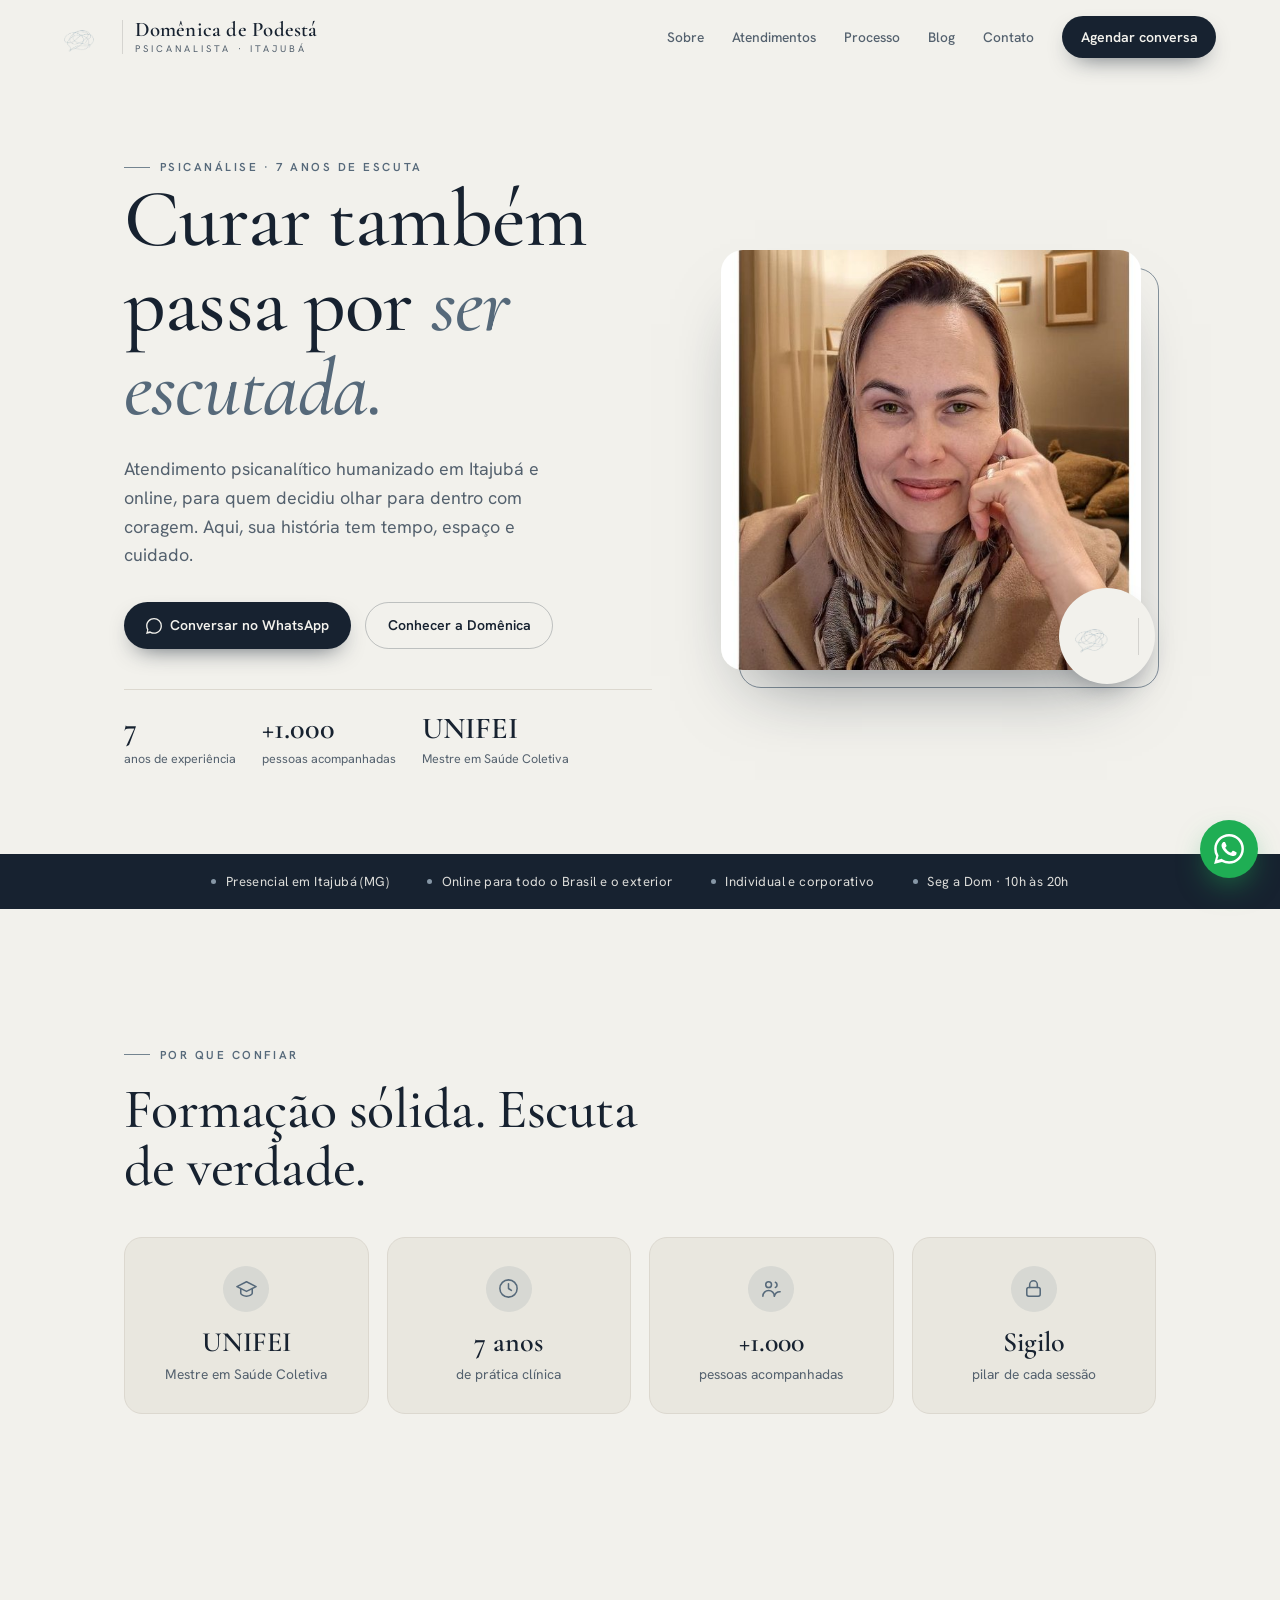
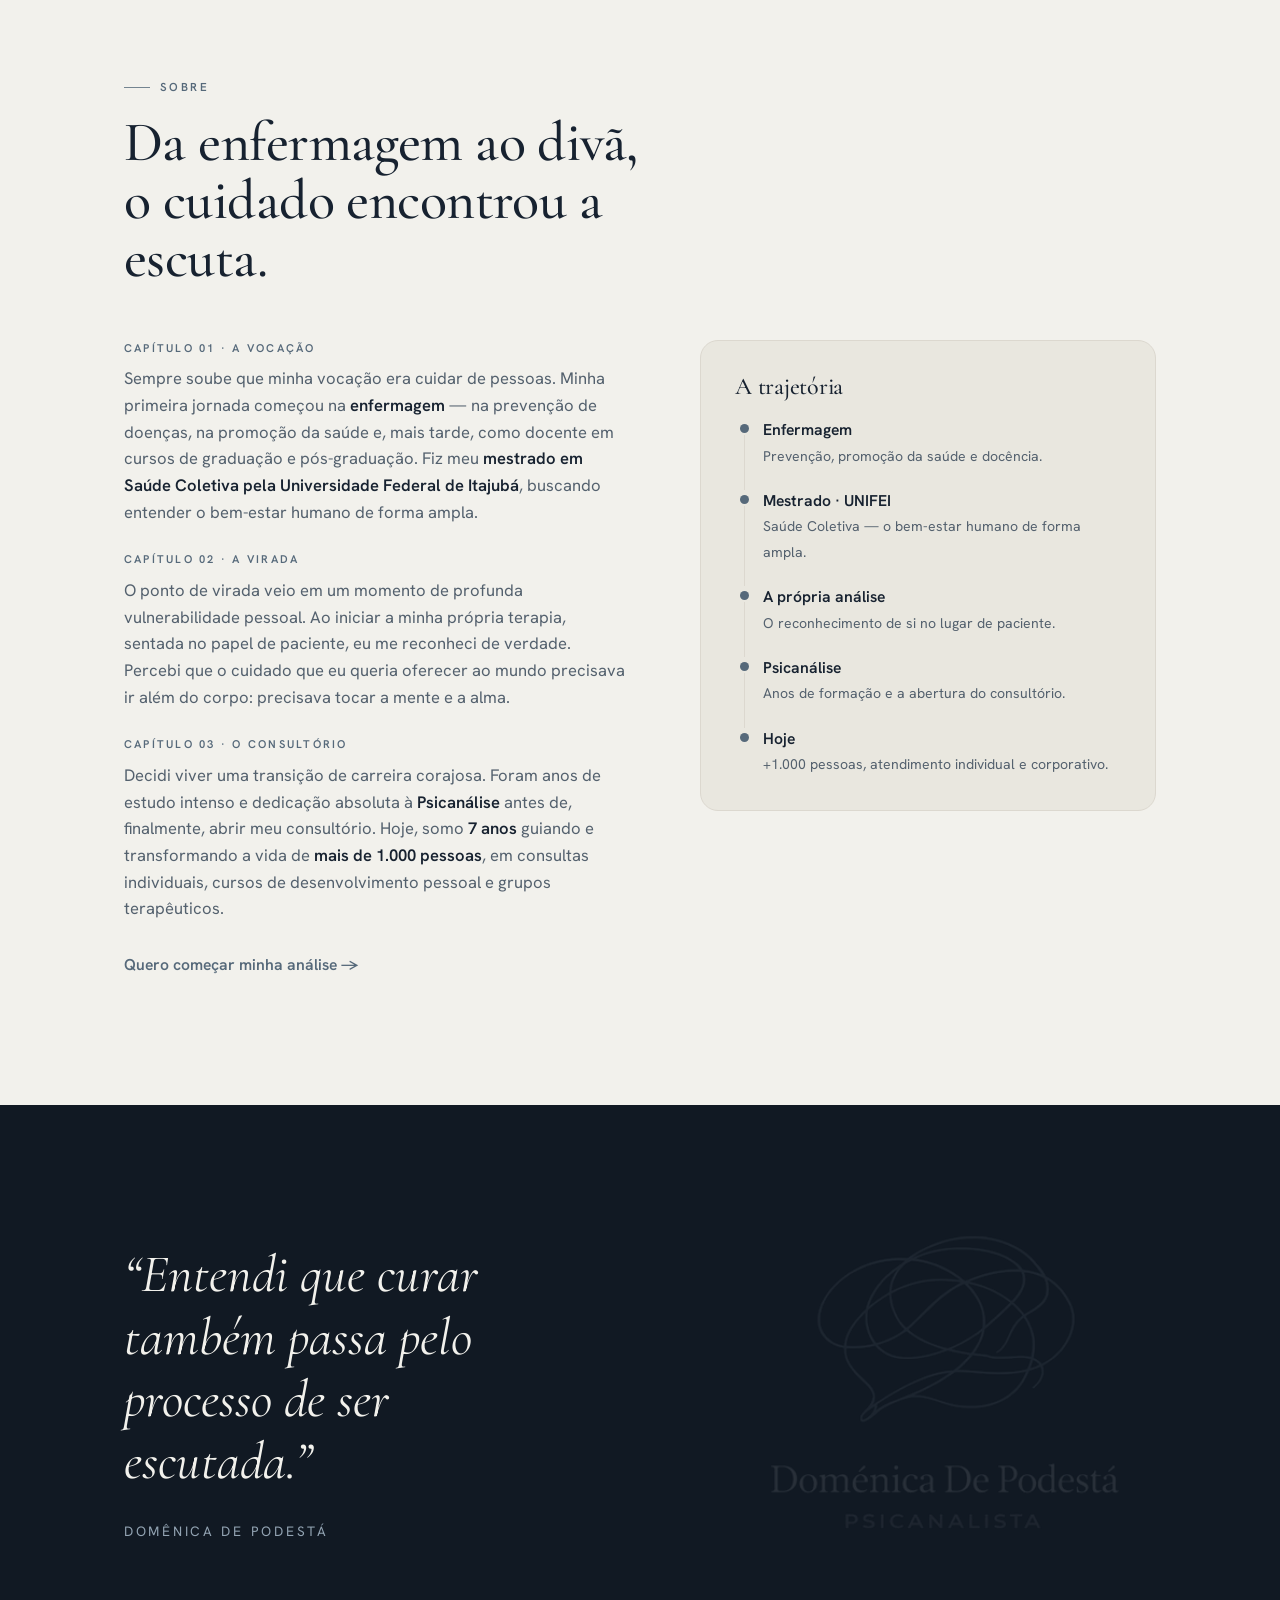
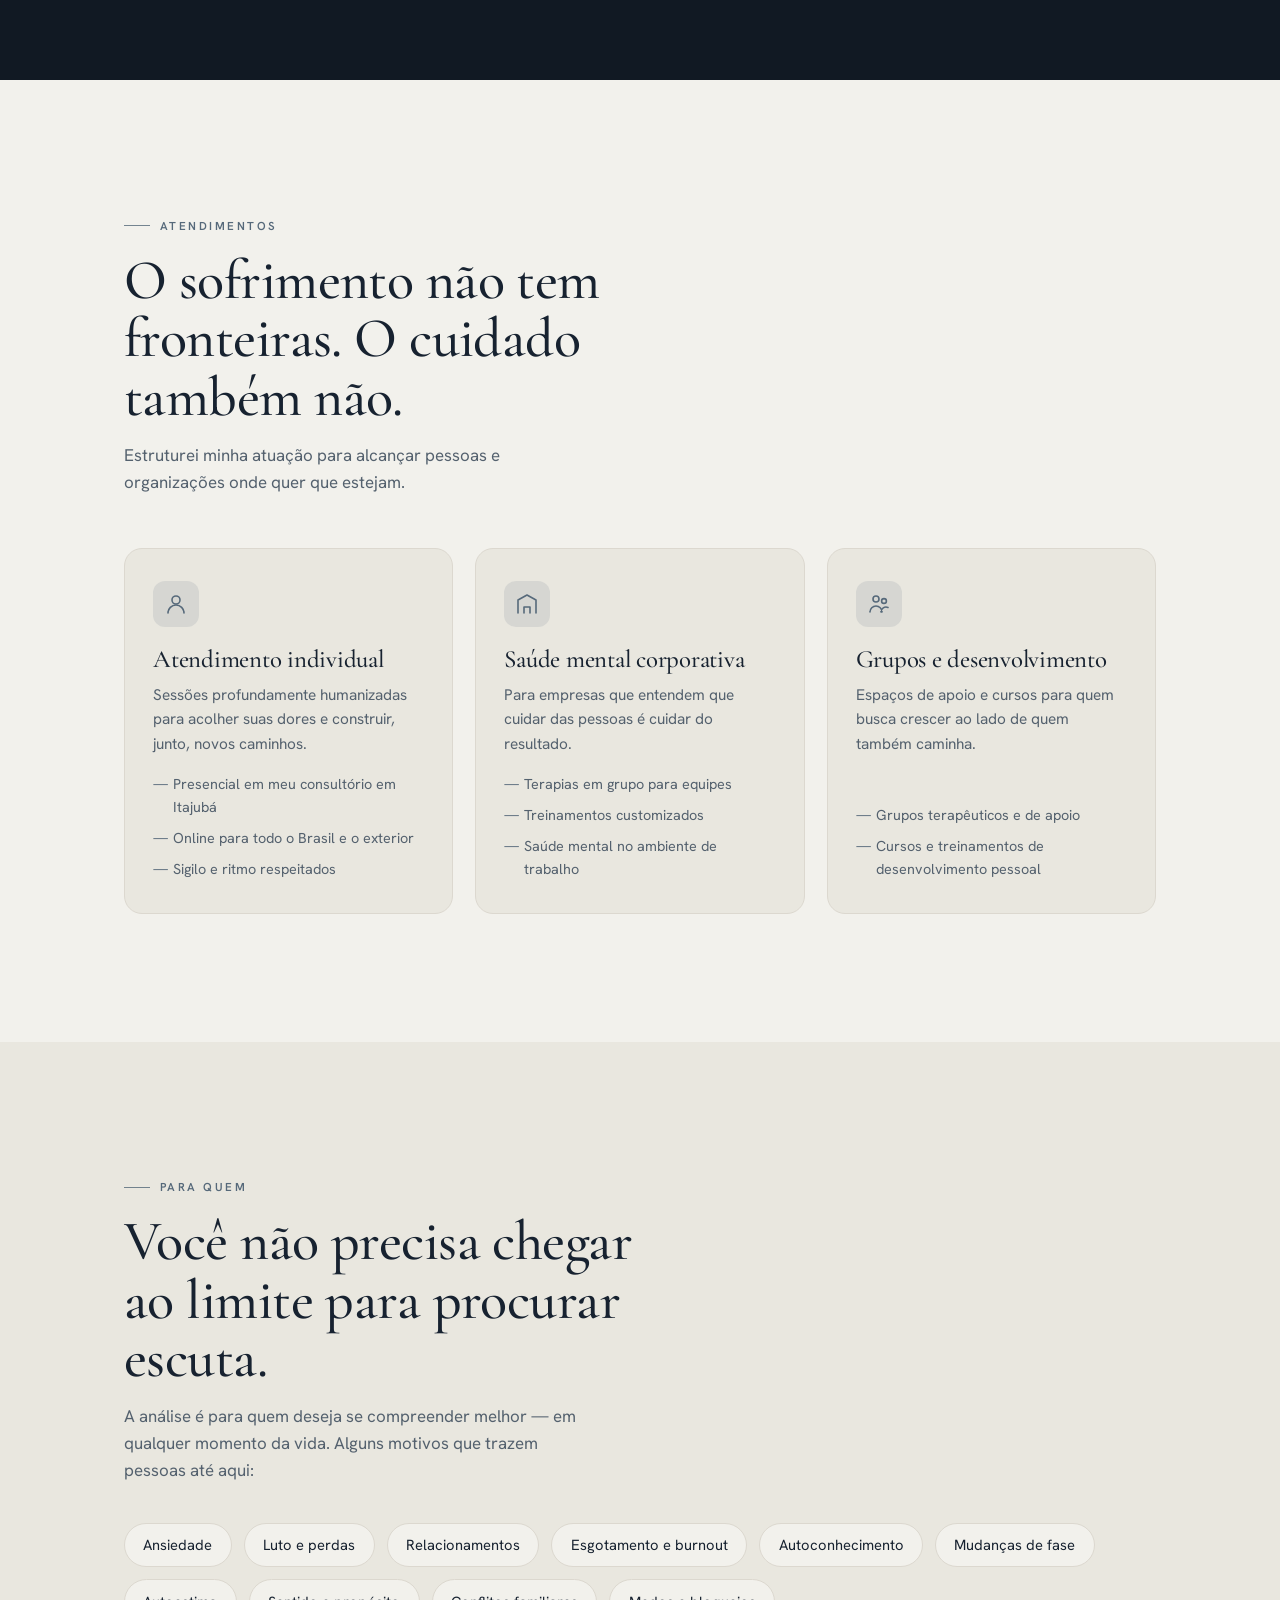
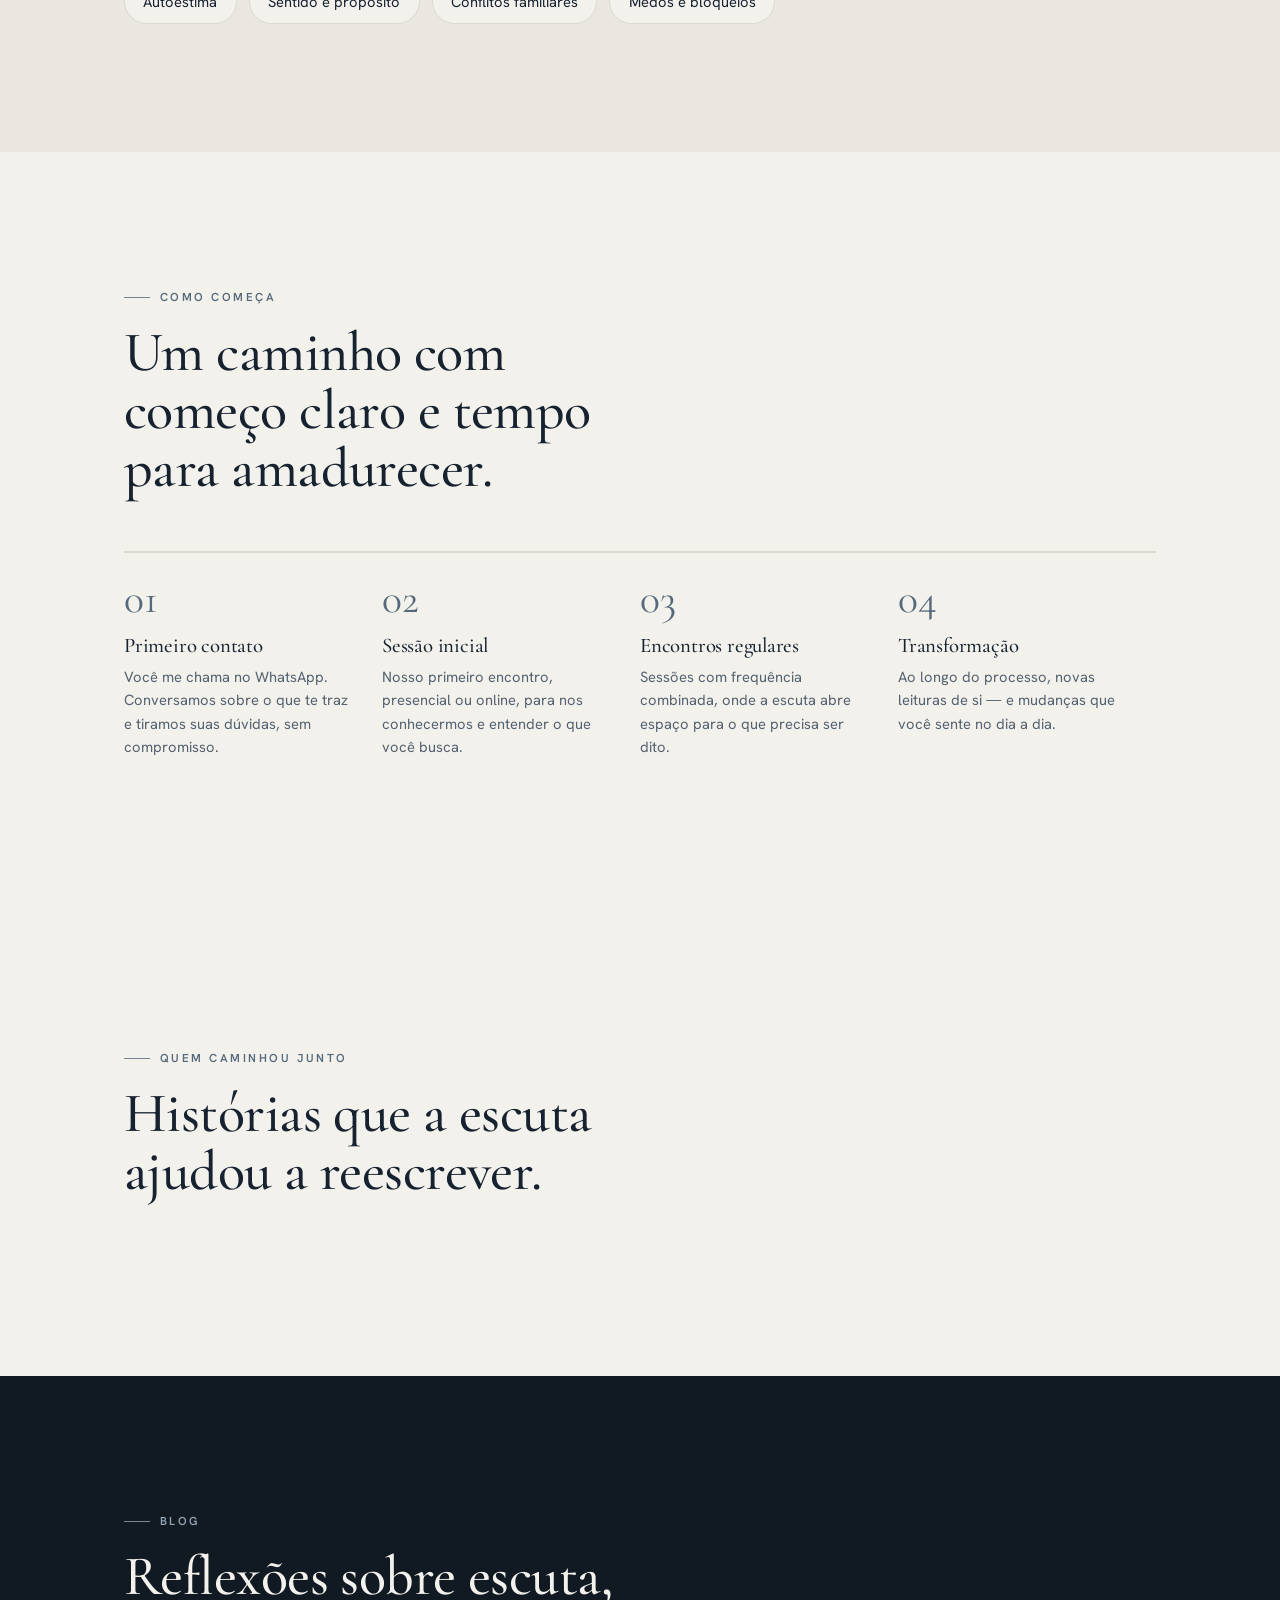
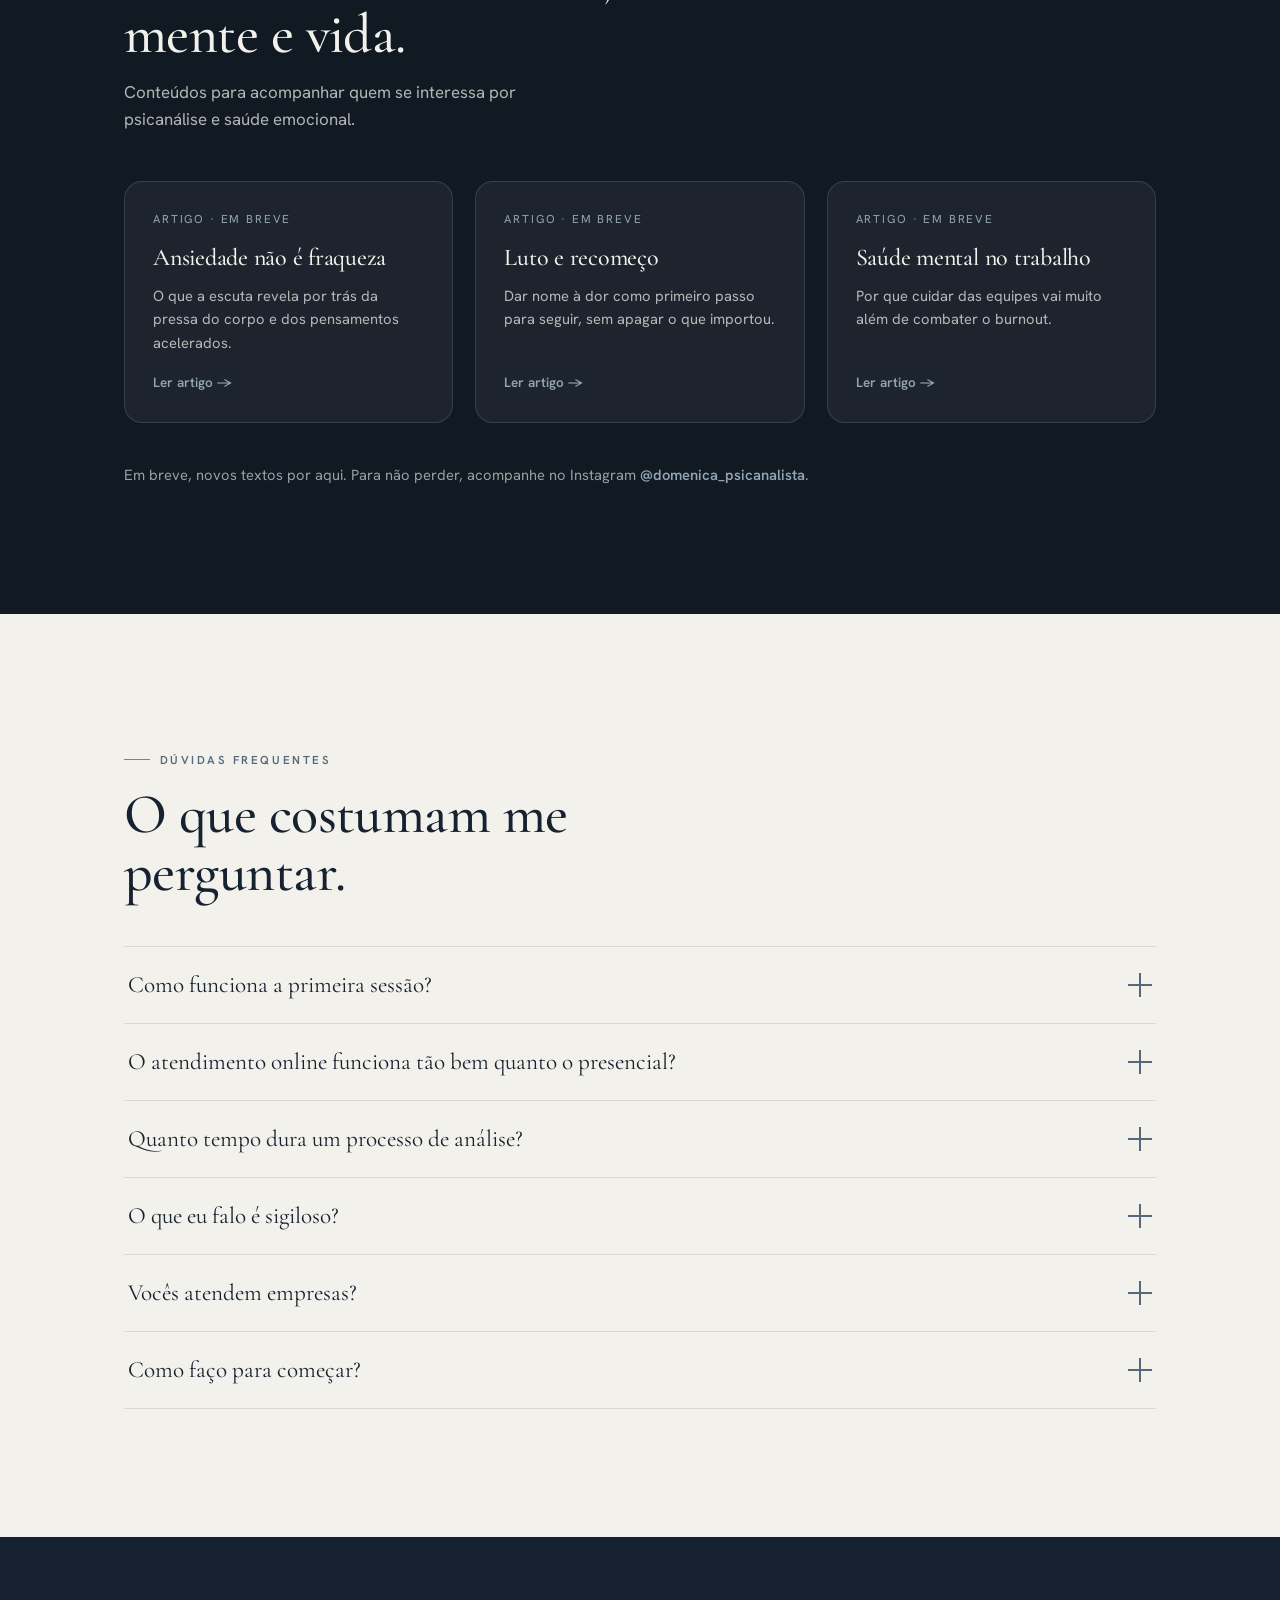
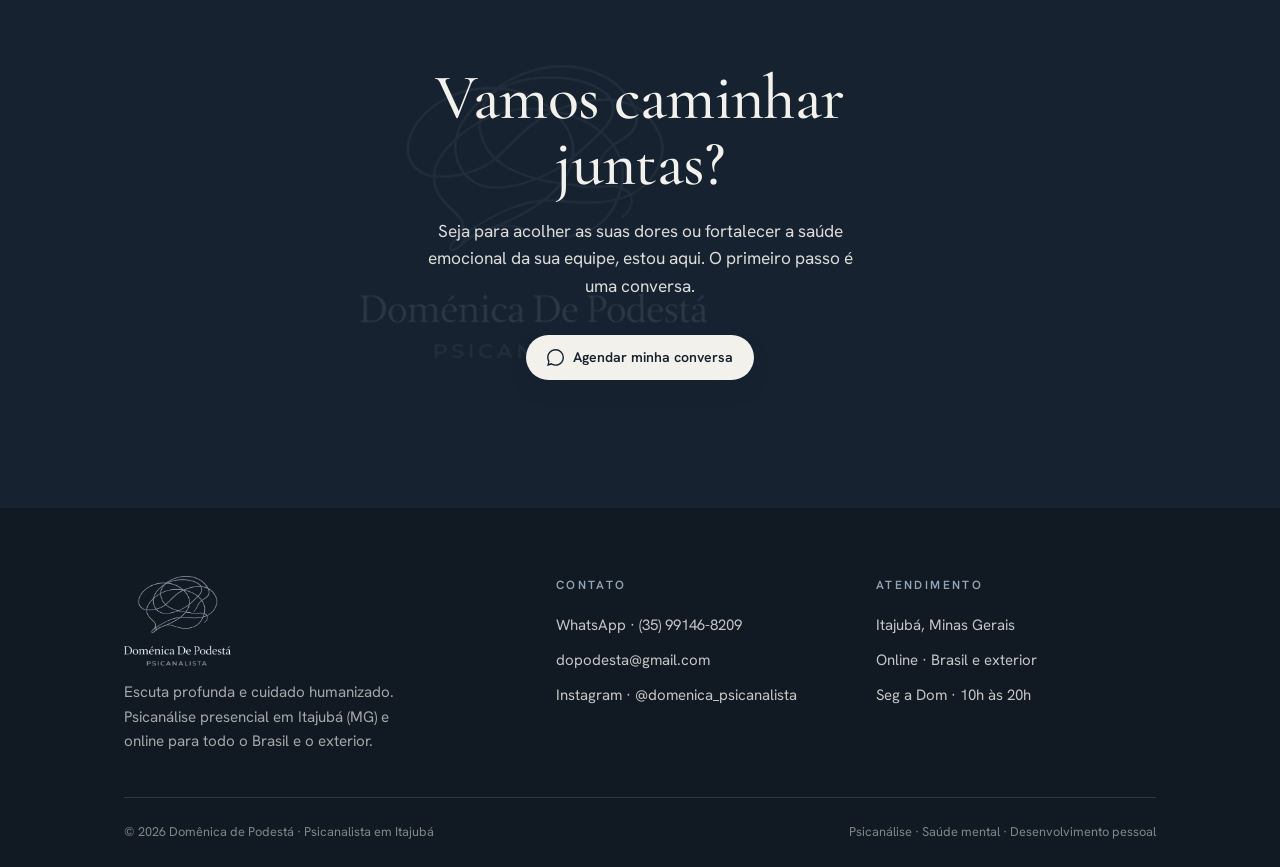
==== commit 073d7cb8: "feat: blog e depoimentos condicionais + carrossel de depoimentos - Blog: seção da home e link 'Blog'" ====
--- a/public/_landing.html
+++ b/public/_landing.html
@@ -175,6 +175,19 @@
   .dep .pill{position:absolute;top:18px;right:18px;font-size:.62rem;letter-spacing:.14em;text-transform:uppercase;color:var(--ink-soft);background:var(--sand);padding:.25rem .6rem;border-radius:999px}
   .dep p{font-family:"Cormorant Garamond",serif;font-style:italic;font-size:1.35rem;line-height:1.3}
   .dep cite{display:block;margin-top:18px;font-style:normal;font-size:.85rem;color:var(--ink-soft)}
+  /* carrossel de depoimentos */
+  .dep-carousel{margin-top:48px;position:relative}
+  .dep-track{display:flex;gap:22px;overflow-x:auto;scroll-snap-type:x mandatory;scroll-behavior:smooth;scrollbar-width:none;-ms-overflow-style:none}
+  .dep-track::-webkit-scrollbar{display:none}
+  .dep-slide{scroll-snap-align:center;flex:0 0 100%;min-width:0;background:var(--paper-2);border:1px solid var(--sand);border-radius:var(--r);padding:clamp(36px,5vw,60px) clamp(26px,5vw,64px);text-align:center}
+  .dep-slide p{font-family:"Cormorant Garamond",serif;font-style:italic;font-size:clamp(1.5rem,3vw,2.1rem);line-height:1.32;max-width:32ch;margin:0 auto;color:var(--ink)}
+  .dep-slide cite{display:block;margin-top:22px;font-style:normal;font-size:.82rem;letter-spacing:.06em;text-transform:uppercase;color:var(--steel)}
+  .dep-controls{display:flex;align-items:center;justify-content:center;gap:18px;margin-top:28px}
+  .dep-arrow{width:42px;height:42px;border-radius:50%;border:1px solid var(--sand);background:var(--paper);color:var(--ink);font-size:1.4rem;line-height:1;cursor:pointer;display:flex;align-items:center;justify-content:center;transition:.2s}
+  .dep-arrow:hover{border-color:var(--steel);background:var(--paper-2);transform:translateY(-1px)}
+  .dep-dots{display:flex;gap:9px}
+  .dep-dot{width:8px;height:8px;border-radius:50%;border:none;background:var(--sand);cursor:pointer;padding:0;transition:.2s}
+  .dep-dot.active{background:var(--steel);transform:scale(1.35)}
 
   /* blog */
   .blog{background:var(--ink-deep);color:var(--paper)}
@@ -295,7 +308,7 @@
     <a href="#sobre">Sobre</a>
     <a href="#atendimentos">Atendimentos</a>
     <a href="#processo">Processo</a>
-    <a href="#blog">Blog</a>
+    <a href="#blog" data-navlink="blog">Blog</a>
     <a href="#contato">Contato</a>
     <a class="btn btn-pri" data-k-wa href="https://wa.me/5535991468209?text=Ol%C3%A1%2C%20Dom%C3%AAnica!%20Vim%20pelo%20site%20e%20gostaria%20de%20agendar%20uma%20conversa." target="_blank" rel="noopener">Agendar conversa</a>
   </div>
@@ -428,18 +441,21 @@
   </div>
 </section>
 
-<section class="block" id="depoimentos">
+<section class="block" id="depoimentos" data-section="depoimentos">
   <div class="wrap">
     <div class="head reveal"><span class="eyebrow" data-k="dep.eyebrow">Quem caminhou junto</span><h2 data-k="dep.h2">Histórias que a escuta ajudou a reescrever.</h2></div>
-    <div class="deps">
-      <!-- SUBSTITUIR por depoimentos reais e autorizados (LGPD + sigilo). -->
-      <figure class="dep reveal"><span class="pill">exemplo</span><p data-k="dep.dep1Text">“Cheguei sem saber nomear o que sentia. Hoje entendo o que me move — e isso mudou tudo.”</p><cite data-k="dep.dep1Cite">— Paciente · atendimento online</cite></figure>
-      <figure class="dep reveal"><span class="pill">exemplo</span><p data-k="dep.dep2Text">“Pela primeira vez, senti que havia espaço para mim mesma. Foi onde recomecei.”</p><cite data-k="dep.dep2Cite">— Paciente · consultório em Itajubá</cite></figure>
-    </div>
-  </div>
-</section>
-
-<section class="block blog" id="blog">
+    <div class="dep-carousel reveal">
+      <div class="dep-track" data-testimonials></div>
+      <div class="dep-controls">
+        <button class="dep-arrow dep-prev" type="button" aria-label="Depoimento anterior">‹</button>
+        <div class="dep-dots"></div>
+        <button class="dep-arrow dep-next" type="button" aria-label="Próximo depoimento">›</button>
+      </div>
+    </div>
+  </div>
+</section>
+
+<section class="block blog" id="blog" data-section="blog">
   <div class="wrap">
     <div class="head reveal"><span class="eyebrow" data-k="blog.eyebrow">Blog</span><h2 data-k="blog.h2">Reflexões sobre escuta, mente e vida.</h2><p data-k="blog.intro">Conteúdos para acompanhar quem se interessa por psicanálise e saúde emocional.</p></div>
     <div class="posts" data-articles>
@@ -523,6 +539,20 @@
   document.querySelectorAll('[data-count]').forEach(el=>cio.observe(el));
   document.querySelectorAll('.faq-q').forEach(q=>{q.addEventListener('click',()=>{const item=q.parentElement,a=item.querySelector('.faq-a'),open=item.classList.contains('open');document.querySelectorAll('.faq-item.open').forEach(o=>{o.classList.remove('open');o.querySelector('.faq-a').style.maxHeight=null;});if(!open){item.classList.add('open');a.style.maxHeight=a.scrollHeight+'px';}});});
   document.getElementById('year').textContent=new Date().getFullYear();
+  document.querySelectorAll('.dep-carousel').forEach(car=>{
+    const track=car.querySelector('.dep-track'),slides=[...track.children],ctrls=car.querySelector('.dep-controls'),dotsC=car.querySelector('.dep-dots');
+    if(slides.length<=1){if(ctrls)ctrls.style.display='none';return;}
+    let idx=0;const sw=()=>slides[0].getBoundingClientRect().width+22;
+    const upd=()=>[...dotsC.children].forEach((d,i)=>d.classList.toggle('active',i===idx));
+    const go=i=>{idx=(i+slides.length)%slides.length;track.scrollTo({left:idx*sw(),behavior:'smooth'});upd();};
+    slides.forEach((_,i)=>{const d=document.createElement('button');d.type='button';d.className='dep-dot'+(i===0?' active':'');d.setAttribute('aria-label','Depoimento '+(i+1));d.addEventListener('click',()=>go(i));dotsC.appendChild(d);});
+    car.querySelector('.dep-prev').addEventListener('click',()=>go(idx-1));
+    car.querySelector('.dep-next').addEventListener('click',()=>go(idx+1));
+    let st;track.addEventListener('scroll',()=>{clearTimeout(st);st=setTimeout(()=>{idx=Math.max(0,Math.min(slides.length-1,Math.round(track.scrollLeft/sw())));upd();},90);},{passive:true});
+    let timer=setInterval(()=>go(idx+1),6500);
+    car.addEventListener('mouseenter',()=>clearInterval(timer));
+    car.addEventListener('mouseleave',()=>{clearInterval(timer);timer=setInterval(()=>go(idx+1),6500);});
+  });
 </script>
 </body>
 </html>
